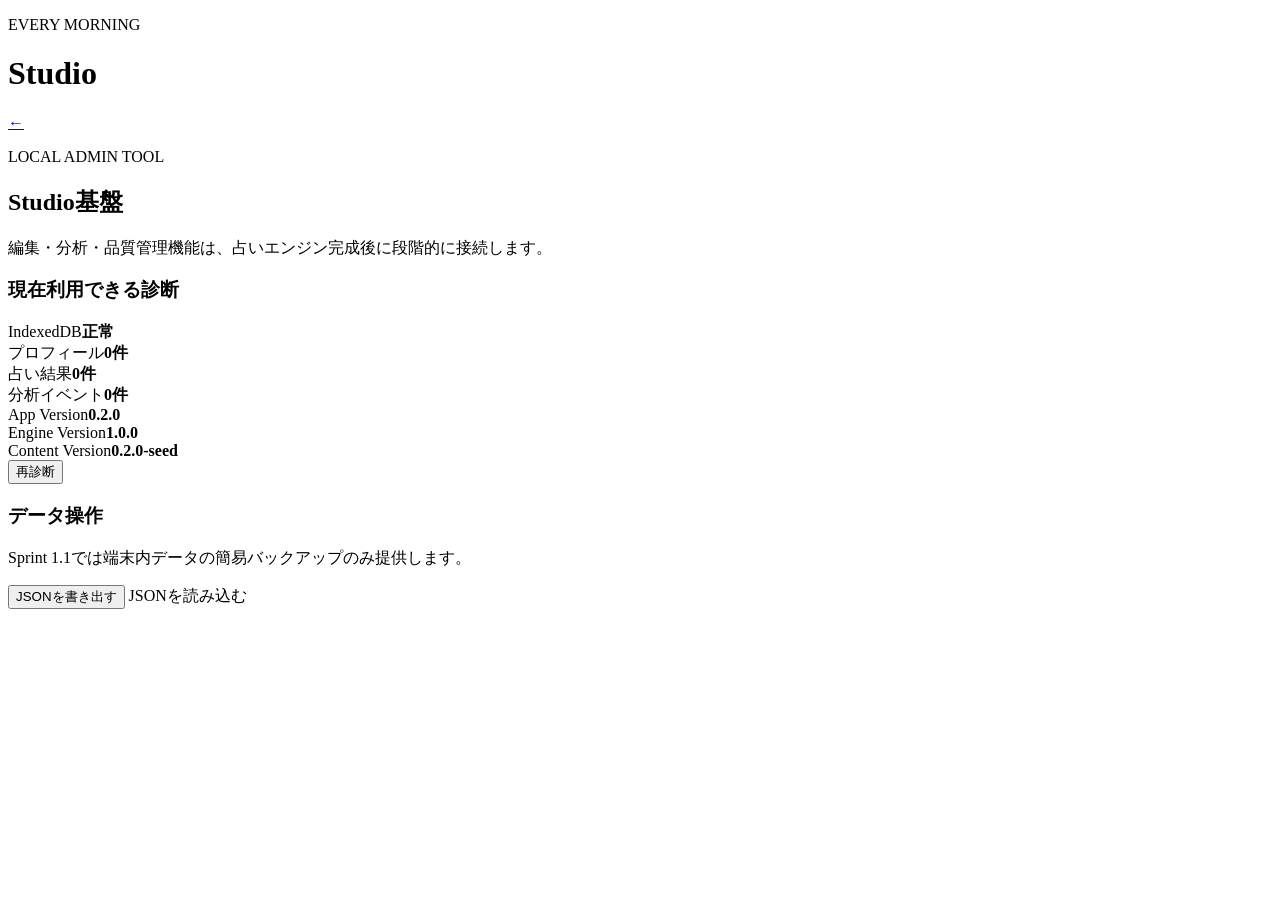
==== studio.html @ 8d1652bb "Sprint 2: Replace prototype with new architecture" ====
<!doctype html>
<html lang="ja">
<head>
  <meta charset="utf-8">
  <meta name="viewport" content="width=device-width,initial-scale=1,viewport-fit=cover">
  <meta name="theme-color" content="#0b1830">
  <link rel="manifest" href="./manifest.webmanifest">
  <link rel="stylesheet" href="./styles.css">
  <title>Every Morning Studio</title>
</head>
<body>
  <header class="app-header">
    <div>
      <p class="eyebrow">EVERY MORNING</p>
      <h1>Studio</h1>
    </div>
    <a class="icon-button icon-button--link" href="./index.html" aria-label="Fortuneへ戻る">←</a>
  </header>

  <main class="app-shell">
    <article class="hero-card">
      <p class="eyebrow">LOCAL ADMIN TOOL</p>
      <h2>Studio基盤</h2>
      <p class="hero-card__lead">編集・分析・品質管理機能は、占いエンジン完成後に段階的に接続します。</p>
    </article>

    <article class="card">
      <h3>現在利用できる診断</h3>
      <div id="diagnostics" class="stack diagnostics"></div>
      <button id="refreshDiagnostics" class="primary-button" type="button">再診断</button>
    </article>

    <article class="card">
      <h3>データ操作</h3>
      <p class="muted">Sprint 1.1では端末内データの簡易バックアップのみ提供します。</p>
      <div class="button-row">
        <button id="exportButton" class="secondary-button secondary-button--button" type="button">JSONを書き出す</button>
        <label class="secondary-button file-label">
          JSONを読み込む
          <input id="importInput" type="file" accept="application/json,.json" hidden>
        </label>
      </div>
      <p id="studioMessage" class="message" role="status"></p>
    </article>
  </main>

  <script type="module" src="./js/studio.js"></script>
</body>
</html>
---- styles.css ----
.fortune-hero{margin-bottom:16px;padding:24px;border-radius:var(--radius-lg);background:var(--morning-navy);color:#fff;box-shadow:var(--shadow-card)}
.fortune-hero__top{display:flex;justify-content:space-between;align-items:flex-start;gap:18px}
.small-greeting{margin:.35rem 0 0;color:rgba(255,255,255,.72)}
.stars{color:var(--morning-gold);font-size:1.25rem;letter-spacing:.08em;white-space:nowrap}
.theme-caption{margin:28px 0 5px;color:var(--morning-gold-soft);font-size:.8rem;font-weight:800;letter-spacing:.12em}
.theme-title{margin:0;font-size:clamp(2.2rem,10vw,4rem)}
.theme-lead{max-width:34rem;margin:14px 0 24px;color:rgba(255,255,255,.82);line-height:1.8}
.overall-score{display:flex;justify-content:space-between;align-items:center;padding:14px 16px;border:1px solid rgba(255,255,255,.12);border-radius:15px;background:rgba(255,255,255,.06)}
.axis-grid{display:grid;grid-template-columns:repeat(3,1fr);gap:10px;margin-bottom:16px}
.axis-card{padding:16px 12px;border:1px solid rgba(11,24,48,.08);border-radius:18px;background:var(--morning-paper);box-shadow:0 10px 28px rgba(11,24,48,.08)}
.axis-card span,.axis-card strong,.axis-card small{display:block}
.axis-card strong{margin:8px 0 4px;color:#b18435;letter-spacing:.03em}
.axis-card small{color:var(--morning-muted)}
.promise-card{margin-bottom:16px;padding:23px;border-radius:var(--radius-lg);background:linear-gradient(135deg,var(--morning-gold-soft),#fff4d9)}
.promise-card p:last-child{margin-bottom:0;font-size:1.12rem;font-weight:700;line-height:1.8}
details summary{cursor:pointer;font-weight:800}
.axis-messages p{padding-top:13px;border-top:1px solid #ece8de;line-height:1.7}
.preserve-lines{white-space:pre-line}
@media(max-width:560px){.axis-grid{grid-template-columns:1fr}.axis-card{display:grid;grid-template-columns:1fr auto auto;align-items:center;gap:10px}.axis-card strong{margin:0}.fortune-hero__top{display:block}.stars{margin-top:14px}}
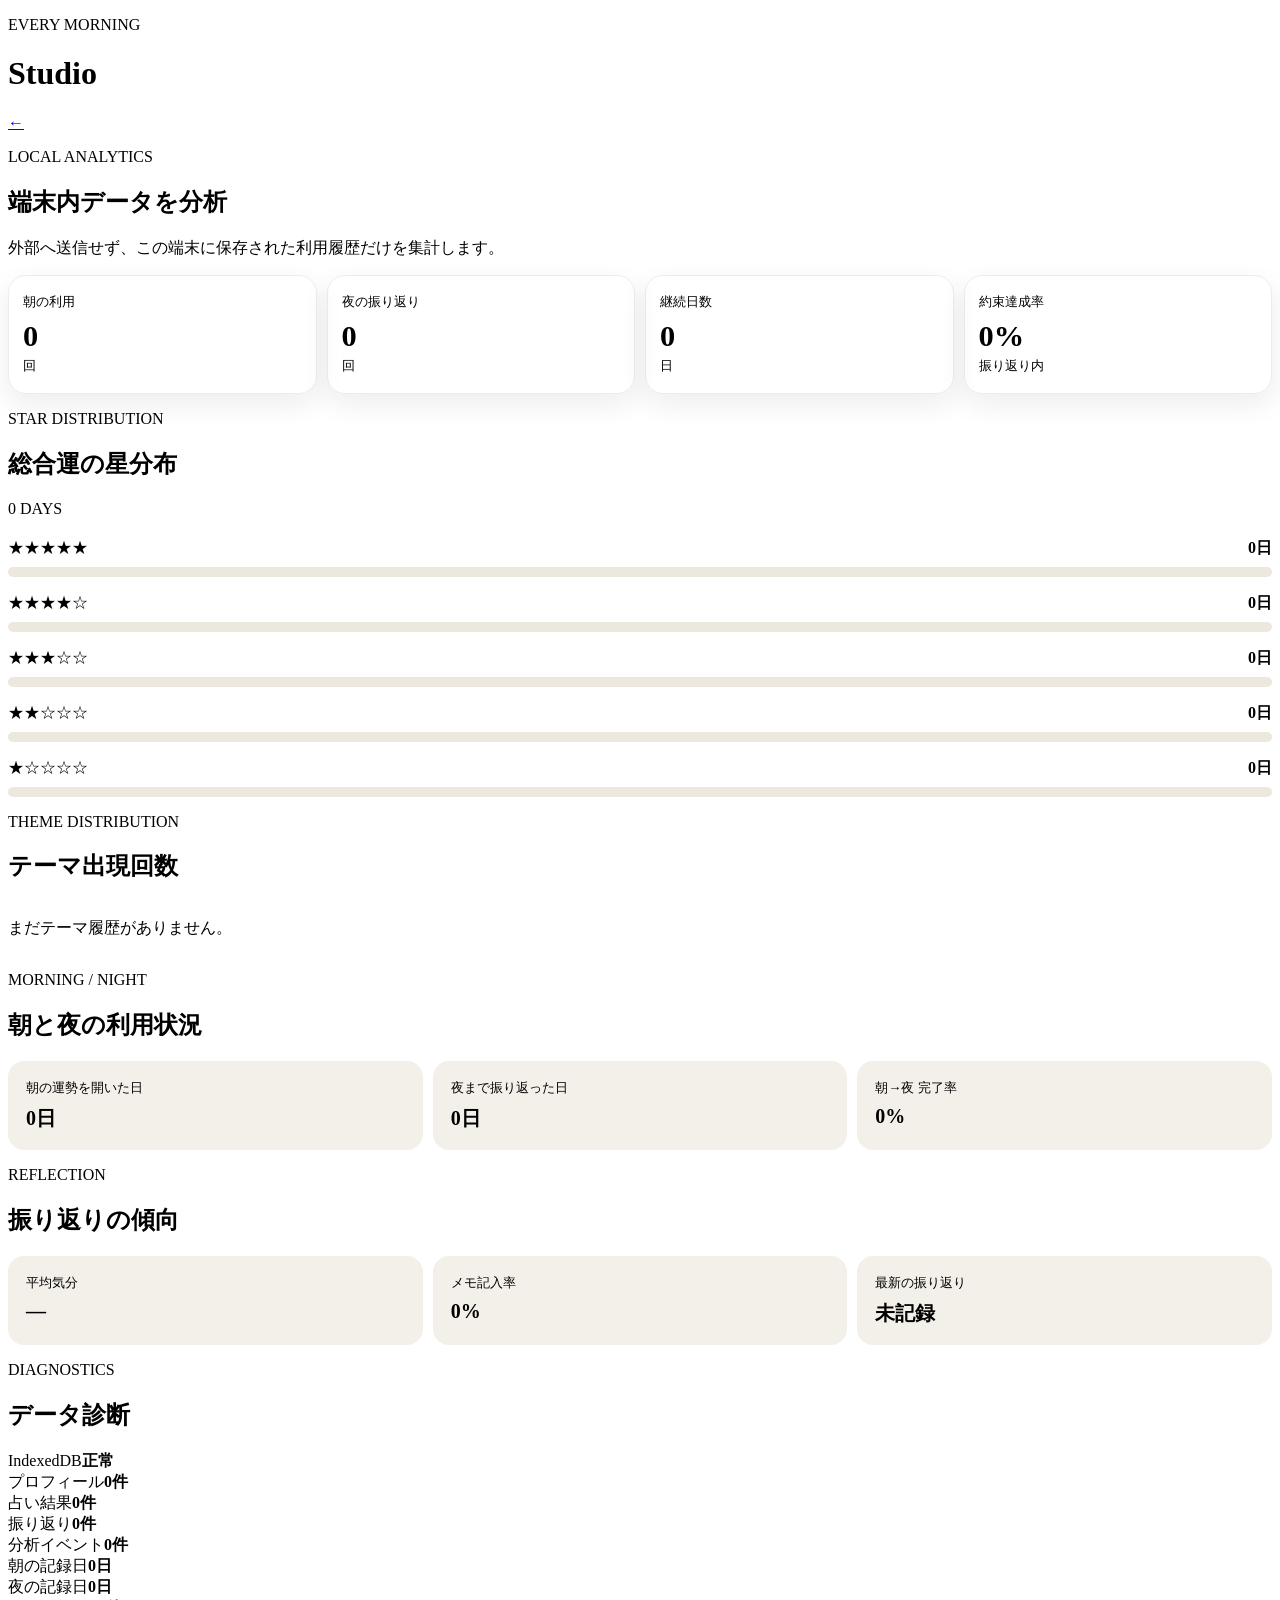
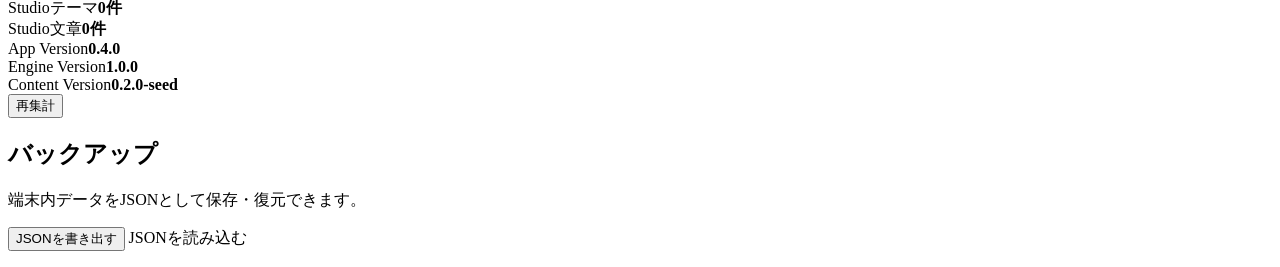
==== commit f40c6bc2: "Sprint 4: Add Studio analytics" ====
--- a/studio.html
+++ b/studio.html
@@ -4,6 +4,7 @@
   <meta charset="utf-8">
   <meta name="viewport" content="width=device-width,initial-scale=1,viewport-fit=cover">
   <meta name="theme-color" content="#0b1830">
+  <meta name="description" content="Every Morning Fortune 管理・分析画面">
   <link rel="manifest" href="./manifest.webmanifest">
   <link rel="stylesheet" href="./styles.css">
   <title>Every Morning Studio</title>
@@ -18,23 +19,126 @@
   </header>
 
   <main class="app-shell">
-    <article class="hero-card">
-      <p class="eyebrow">LOCAL ADMIN TOOL</p>
-      <h2>Studio基盤</h2>
-      <p class="hero-card__lead">編集・分析・品質管理機能は、占いエンジン完成後に段階的に接続します。</p>
+    <article class="hero-card studio-hero">
+      <p class="eyebrow">LOCAL ANALYTICS</p>
+      <h2>端末内データを分析</h2>
+      <p class="hero-card__lead">
+        外部へ送信せず、この端末に保存された利用履歴だけを集計します。
+      </p>
+    </article>
+
+    <section class="studio-summary-grid" aria-label="利用概要">
+      <article class="summary-card">
+        <span>朝の利用</span>
+        <strong id="morningCount">0</strong>
+        <small>回</small>
+      </article>
+      <article class="summary-card">
+        <span>夜の振り返り</span>
+        <strong id="reflectionCount">0</strong>
+        <small>回</small>
+      </article>
+      <article class="summary-card">
+        <span>継続日数</span>
+        <strong id="streakCount">0</strong>
+        <small>日</small>
+      </article>
+      <article class="summary-card">
+        <span>約束達成率</span>
+        <strong id="promiseRate">0%</strong>
+        <small>振り返り内</small>
+      </article>
+    </section>
+
+    <article class="card">
+      <div class="section-heading">
+        <div>
+          <p class="eyebrow">STAR DISTRIBUTION</p>
+          <h2>総合運の星分布</h2>
+        </div>
+        <span id="resultCountBadge" class="badge">0 DAYS</span>
+      </div>
+      <div id="starDistribution" class="analytics-bars"></div>
     </article>
 
     <article class="card">
-      <h3>現在利用できる診断</h3>
-      <div id="diagnostics" class="stack diagnostics"></div>
-      <button id="refreshDiagnostics" class="primary-button" type="button">再診断</button>
+      <div class="section-heading">
+        <div>
+          <p class="eyebrow">THEME DISTRIBUTION</p>
+          <h2>テーマ出現回数</h2>
+        </div>
+      </div>
+      <div id="themeDistribution" class="theme-ranking"></div>
     </article>
 
     <article class="card">
-      <h3>データ操作</h3>
-      <p class="muted">Sprint 1.1では端末内データの簡易バックアップのみ提供します。</p>
+      <div class="section-heading">
+        <div>
+          <p class="eyebrow">MORNING / NIGHT</p>
+          <h2>朝と夜の利用状況</h2>
+        </div>
+      </div>
+      <div class="morning-night-grid">
+        <div class="usage-panel">
+          <span>朝の運勢を開いた日</span>
+          <strong id="morningDays">0日</strong>
+        </div>
+        <div class="usage-panel">
+          <span>夜まで振り返った日</span>
+          <strong id="nightDays">0日</strong>
+        </div>
+        <div class="usage-panel">
+          <span>朝→夜 完了率</span>
+          <strong id="completionRate">0%</strong>
+        </div>
+      </div>
+    </article>
+
+    <article class="card">
+      <div class="section-heading">
+        <div>
+          <p class="eyebrow">REFLECTION</p>
+          <h2>振り返りの傾向</h2>
+        </div>
+      </div>
+      <div class="reflection-stats">
+        <div>
+          <span>平均気分</span>
+          <strong id="averageMood">—</strong>
+        </div>
+        <div>
+          <span>メモ記入率</span>
+          <strong id="noteRate">0%</strong>
+        </div>
+        <div>
+          <span>最新の振り返り</span>
+          <strong id="latestReflection">未記録</strong>
+        </div>
+      </div>
+    </article>
+
+    <article class="card">
+      <div class="section-heading">
+        <div>
+          <p class="eyebrow">DIAGNOSTICS</p>
+          <h2>データ診断</h2>
+        </div>
+      </div>
+      <div id="diagnostics" class="stack diagnostics"></div>
+      <button id="refreshDiagnostics" class="primary-button" type="button">
+        再集計
+      </button>
+    </article>
+
+    <article class="card">
+      <h2>バックアップ</h2>
+      <p class="muted">
+        端末内データをJSONとして保存・復元できます。
+      </p>
       <div class="button-row">
-        <button id="exportButton" class="secondary-button secondary-button--button" type="button">JSONを書き出す</button>
+        <button id="exportButton" class="secondary-button secondary-button--button" type="button">
+          JSONを書き出す
+        </button>
         <label class="secondary-button file-label">
           JSONを読み込む
           <input id="importInput" type="file" accept="application/json,.json" hidden>
--- a/styles.css
+++ b/styles.css
@@ -18,3 +18,240 @@
 .axis-messages p{padding-top:13px;border-top:1px solid #ece8de;line-height:1.7}
 .preserve-lines{white-space:pre-line}
 @media(max-width:560px){.axis-grid{grid-template-columns:1fr}.axis-card{display:grid;grid-template-columns:1fr auto auto;align-items:center;gap:10px}.axis-card strong{margin:0}.fortune-hero__top{display:block}.stars{margin-top:14px}}
+
+
+.night-section {
+  margin-top: 18px;
+}
+
+.night-card {
+  margin-bottom: 16px;
+  padding: 24px;
+  border: 1px solid rgba(11,24,48,.08);
+  border-radius: var(--radius-lg);
+  background:
+    radial-gradient(circle at 100% 0%, rgba(217,180,111,.16), transparent 18rem),
+    linear-gradient(180deg, #f3f0f7 0%, #fffdf8 100%);
+  box-shadow: var(--shadow-card);
+}
+
+.night-card h2 {
+  margin-top: 0;
+}
+
+.mood-fieldset {
+  margin: 0;
+  padding: 0;
+  border: 0;
+}
+
+.mood-fieldset legend {
+  margin-bottom: 10px;
+  font-weight: 700;
+}
+
+.mood-options {
+  display: grid;
+  grid-template-columns: repeat(5, 1fr);
+  gap: 8px;
+}
+
+.mood-options label {
+  display: block;
+}
+
+.mood-options input {
+  position: absolute;
+  opacity: 0;
+  pointer-events: none;
+}
+
+.mood-options span {
+  display: grid;
+  place-items: center;
+  min-height: 48px;
+  border: 1px solid #cad0d9;
+  border-radius: 13px;
+  background: white;
+  font-weight: 800;
+  cursor: pointer;
+}
+
+.mood-options input:checked + span {
+  border-color: var(--morning-gold);
+  background: var(--morning-gold-soft);
+  color: var(--morning-navy);
+  outline: 3px solid rgba(217,180,111,.18);
+}
+
+.check-row {
+  display: flex;
+  align-items: flex-start;
+  gap: 10px;
+}
+
+.check-row input {
+  width: 22px;
+  min-height: 22px;
+  margin-top: 1px;
+}
+
+.check-row > span {
+  margin: 0;
+  line-height: 1.6;
+}
+
+textarea {
+  width: 100%;
+  padding: 12px 14px;
+  border: 1px solid #cad0d9;
+  border-radius: 13px;
+  background: white;
+  color: var(--morning-ink);
+  resize: vertical;
+}
+
+textarea:focus {
+  border-color: var(--morning-gold);
+  outline: 3px solid rgba(217,180,111,.23);
+}
+
+
+.studio-hero {
+  background:
+    radial-gradient(circle at 95% 10%, rgba(217,180,111,.22), transparent 18rem),
+    linear-gradient(145deg, var(--morning-navy), #14294a);
+}
+
+.studio-summary-grid {
+  display: grid;
+  grid-template-columns: repeat(4, 1fr);
+  gap: 10px;
+  margin-bottom: 16px;
+}
+
+.summary-card {
+  padding: 18px 14px;
+  border: 1px solid rgba(11,24,48,.08);
+  border-radius: 18px;
+  background: var(--morning-paper);
+  box-shadow: 0 10px 28px rgba(11,24,48,.08);
+}
+
+.summary-card span,
+.summary-card strong,
+.summary-card small {
+  display: block;
+}
+
+.summary-card span {
+  color: var(--morning-muted);
+  font-size: .8rem;
+}
+
+.summary-card strong {
+  margin-top: 8px;
+  color: var(--morning-navy);
+  font-size: 1.9rem;
+}
+
+.summary-card small {
+  margin-top: 3px;
+  color: var(--morning-muted);
+}
+
+.analytics-bars,
+.theme-ranking {
+  display: grid;
+  gap: 16px;
+  margin-top: 20px;
+}
+
+.analytics-bar-row {
+  display: grid;
+  gap: 8px;
+}
+
+.analytics-bar-top {
+  display: flex;
+  justify-content: space-between;
+  gap: 16px;
+}
+
+.analytics-bar-top span {
+  min-width: 0;
+  overflow-wrap: anywhere;
+}
+
+.analytics-bar-track {
+  height: 10px;
+  overflow: hidden;
+  border-radius: 999px;
+  background: #ece8de;
+}
+
+.analytics-bar-fill {
+  min-width: 2px;
+  height: 100%;
+  border-radius: inherit;
+  background: linear-gradient(
+    90deg,
+    var(--morning-gold),
+    #e7ca91
+  );
+  transition: width .45s ease;
+}
+
+.theme-ranking-row .analytics-bar-fill {
+  background: linear-gradient(
+    90deg,
+    var(--morning-navy-soft),
+    #56749f
+  );
+}
+
+.morning-night-grid,
+.reflection-stats {
+  display: grid;
+  grid-template-columns: repeat(3, 1fr);
+  gap: 10px;
+  margin-top: 18px;
+}
+
+.usage-panel,
+.reflection-stats > div {
+  padding: 18px;
+  border-radius: 16px;
+  background: #f3f0e9;
+}
+
+.usage-panel span,
+.usage-panel strong,
+.reflection-stats span,
+.reflection-stats strong {
+  display: block;
+}
+
+.usage-panel span,
+.reflection-stats span {
+  color: var(--morning-muted);
+  font-size: .82rem;
+}
+
+.usage-panel strong,
+.reflection-stats strong {
+  margin-top: 8px;
+  color: var(--morning-navy);
+  font-size: 1.25rem;
+}
+
+@media (max-width: 680px) {
+  .studio-summary-grid {
+    grid-template-columns: repeat(2, 1fr);
+  }
+
+  .morning-night-grid,
+  .reflection-stats {
+    grid-template-columns: 1fr;
+  }
+}
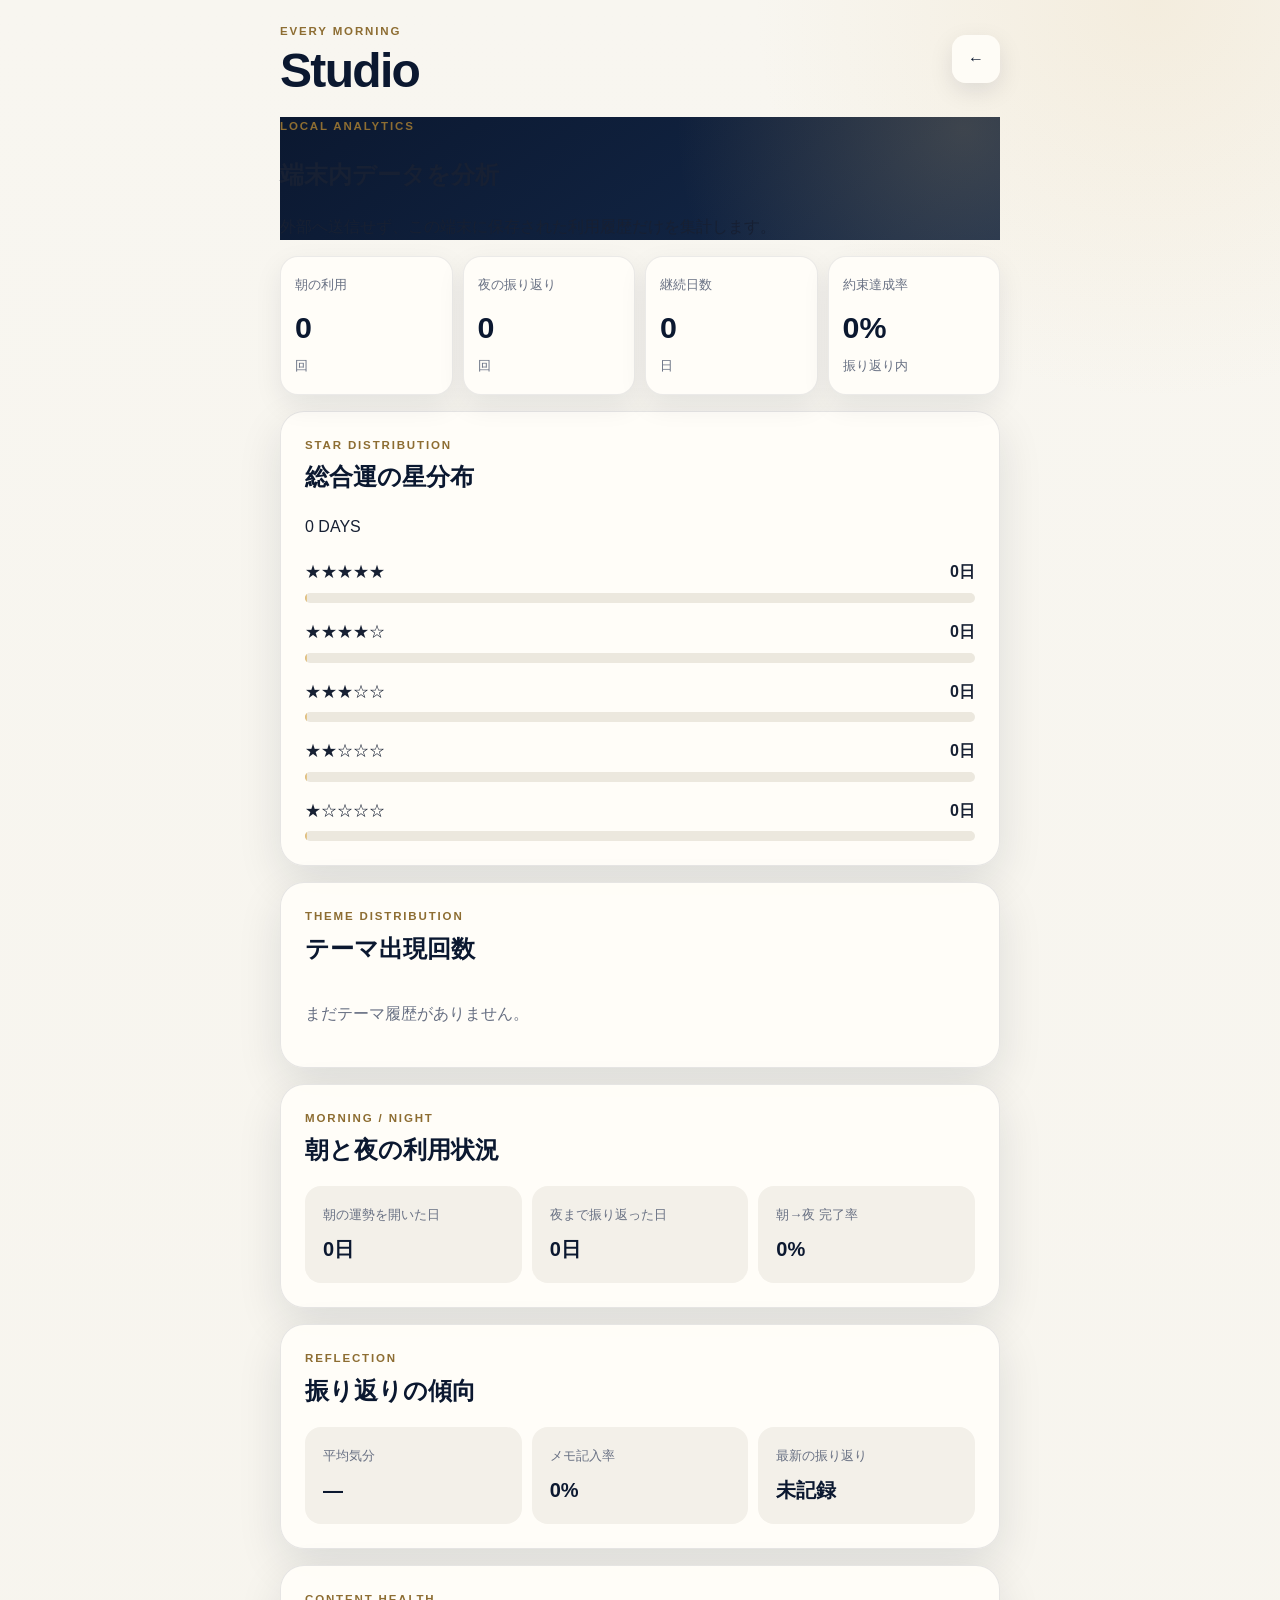
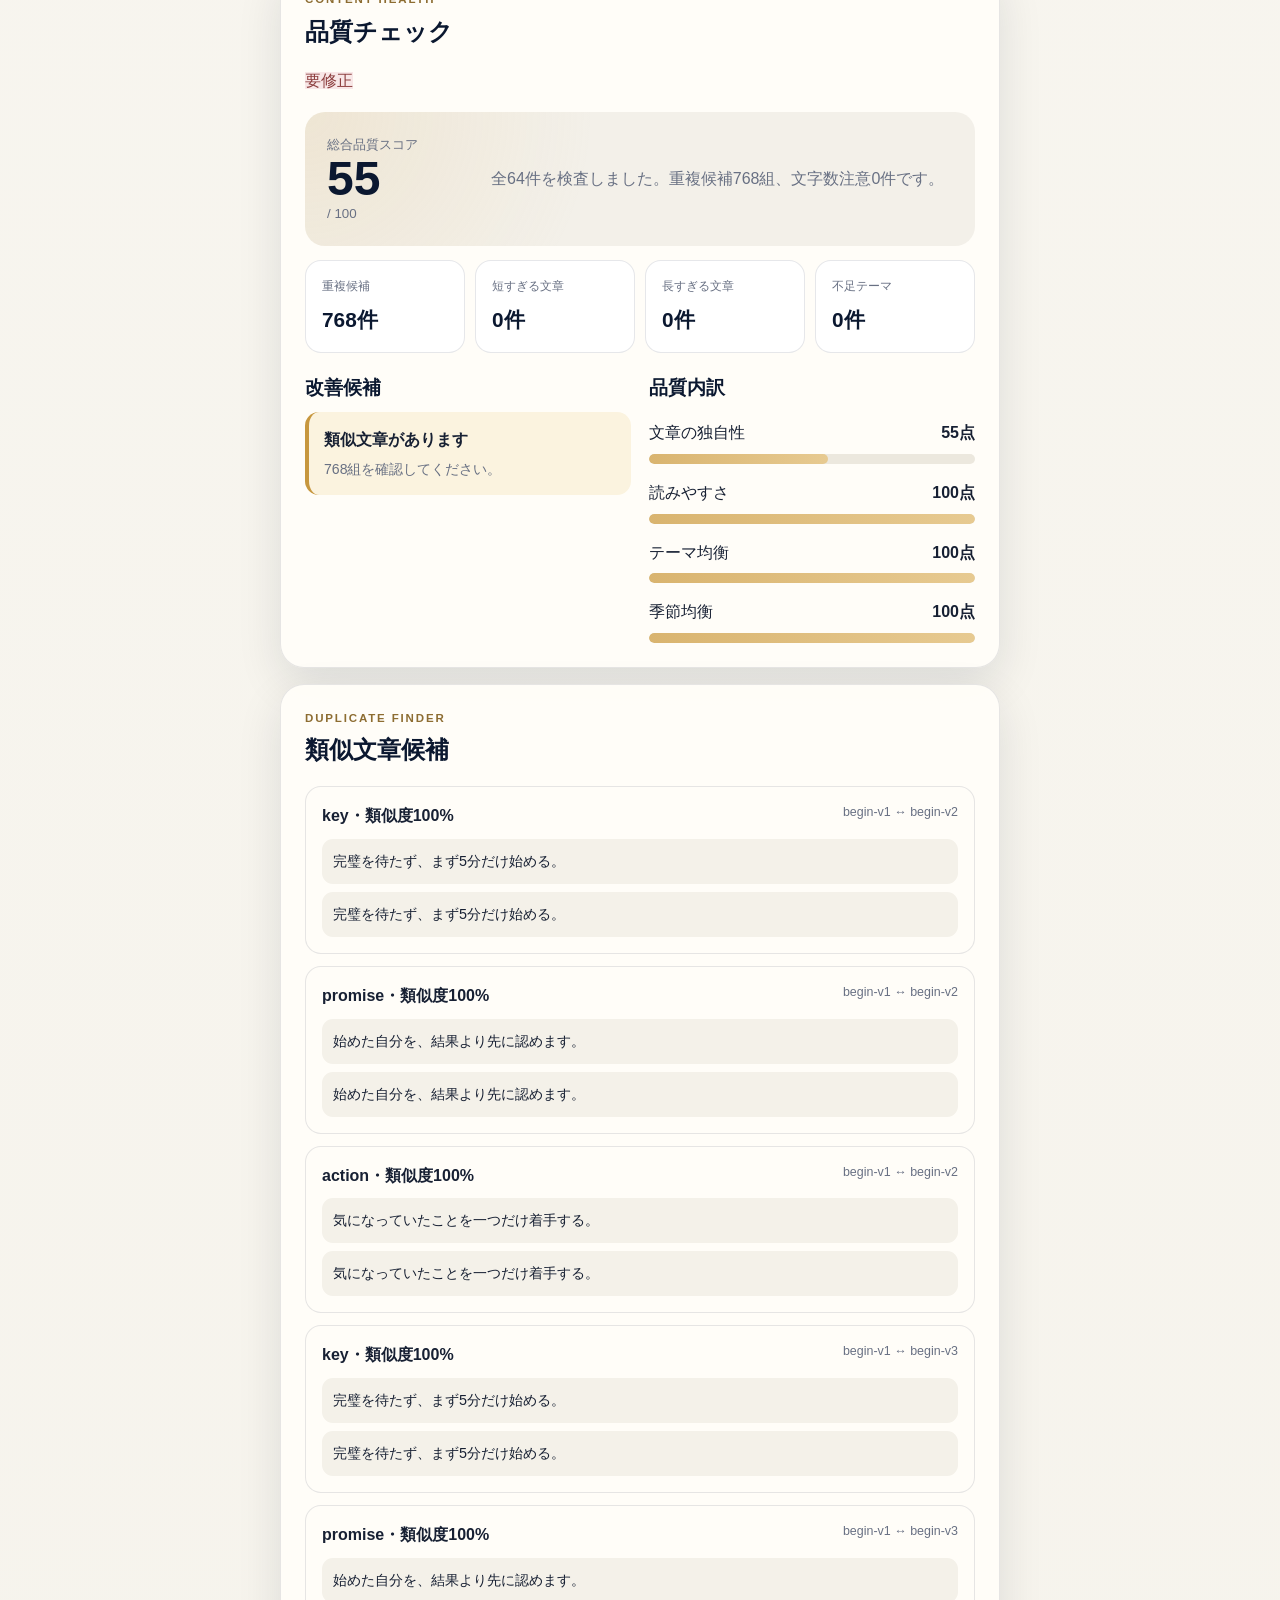
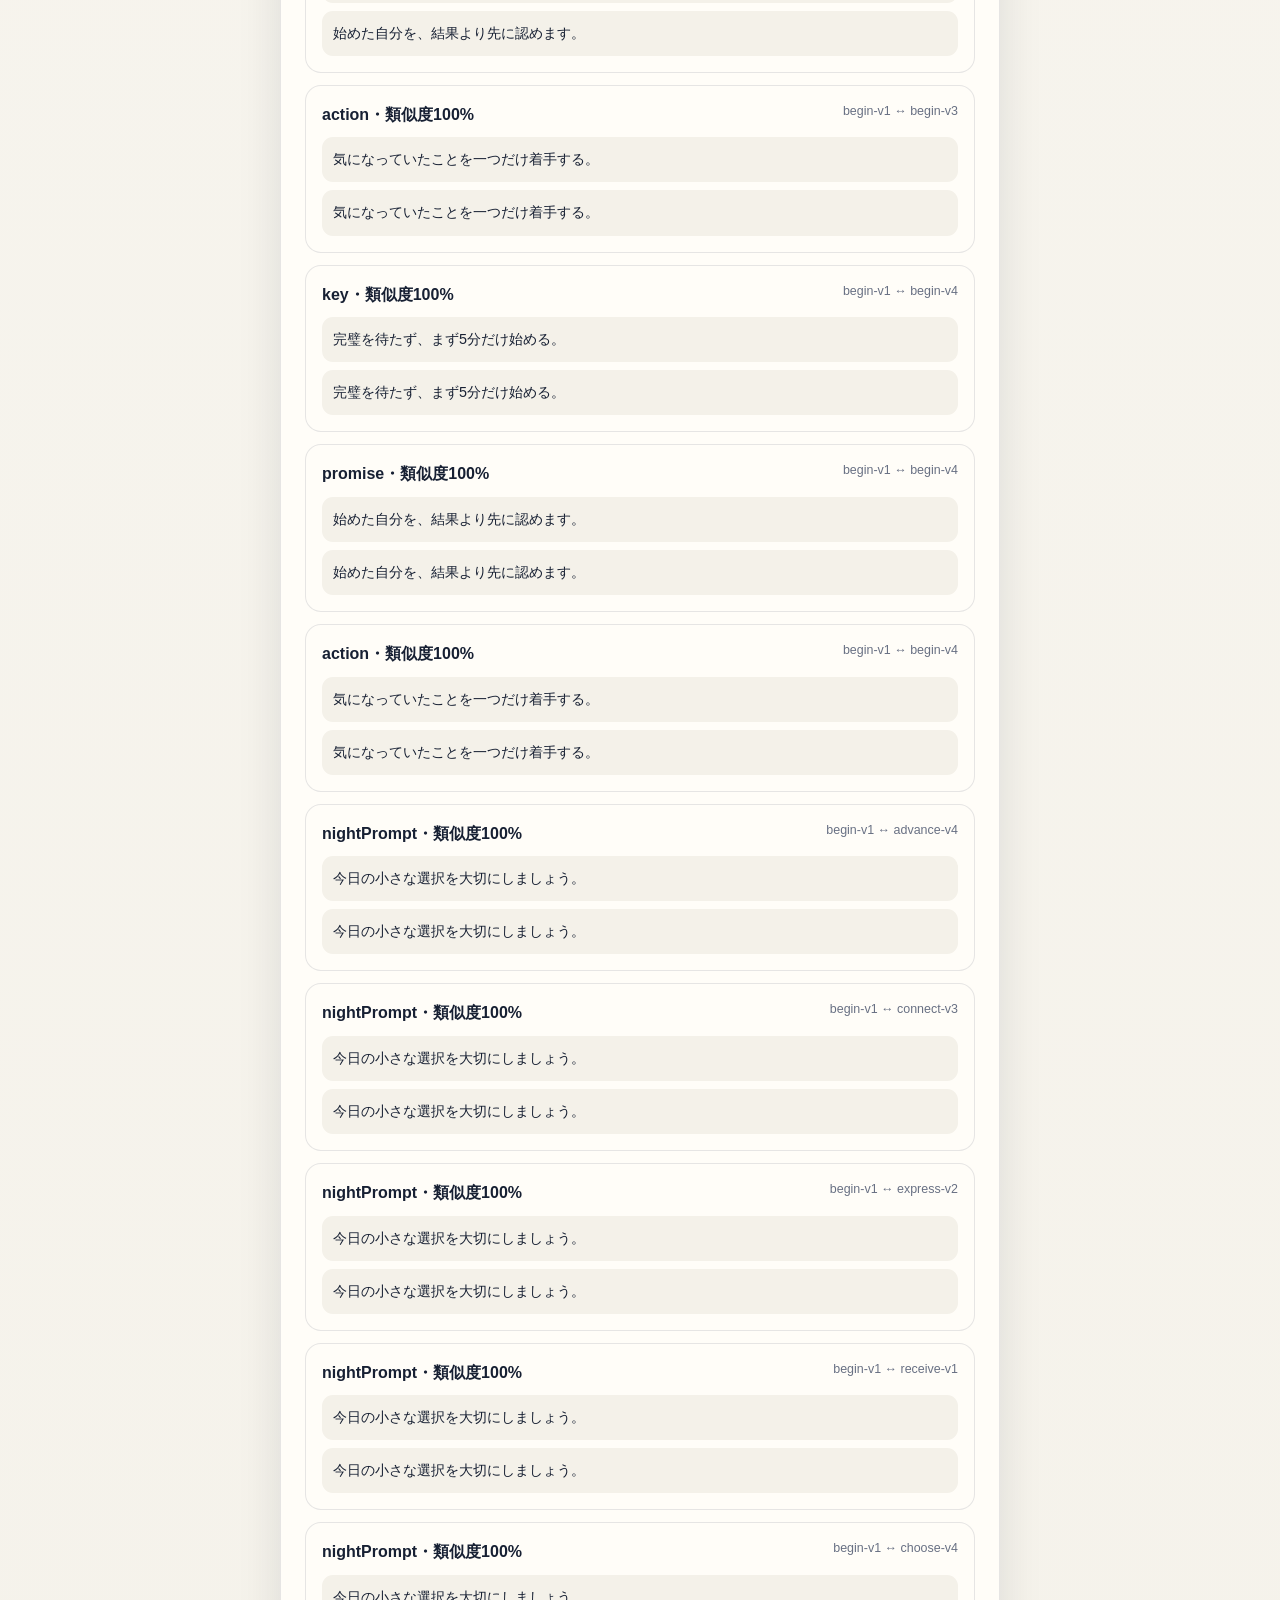
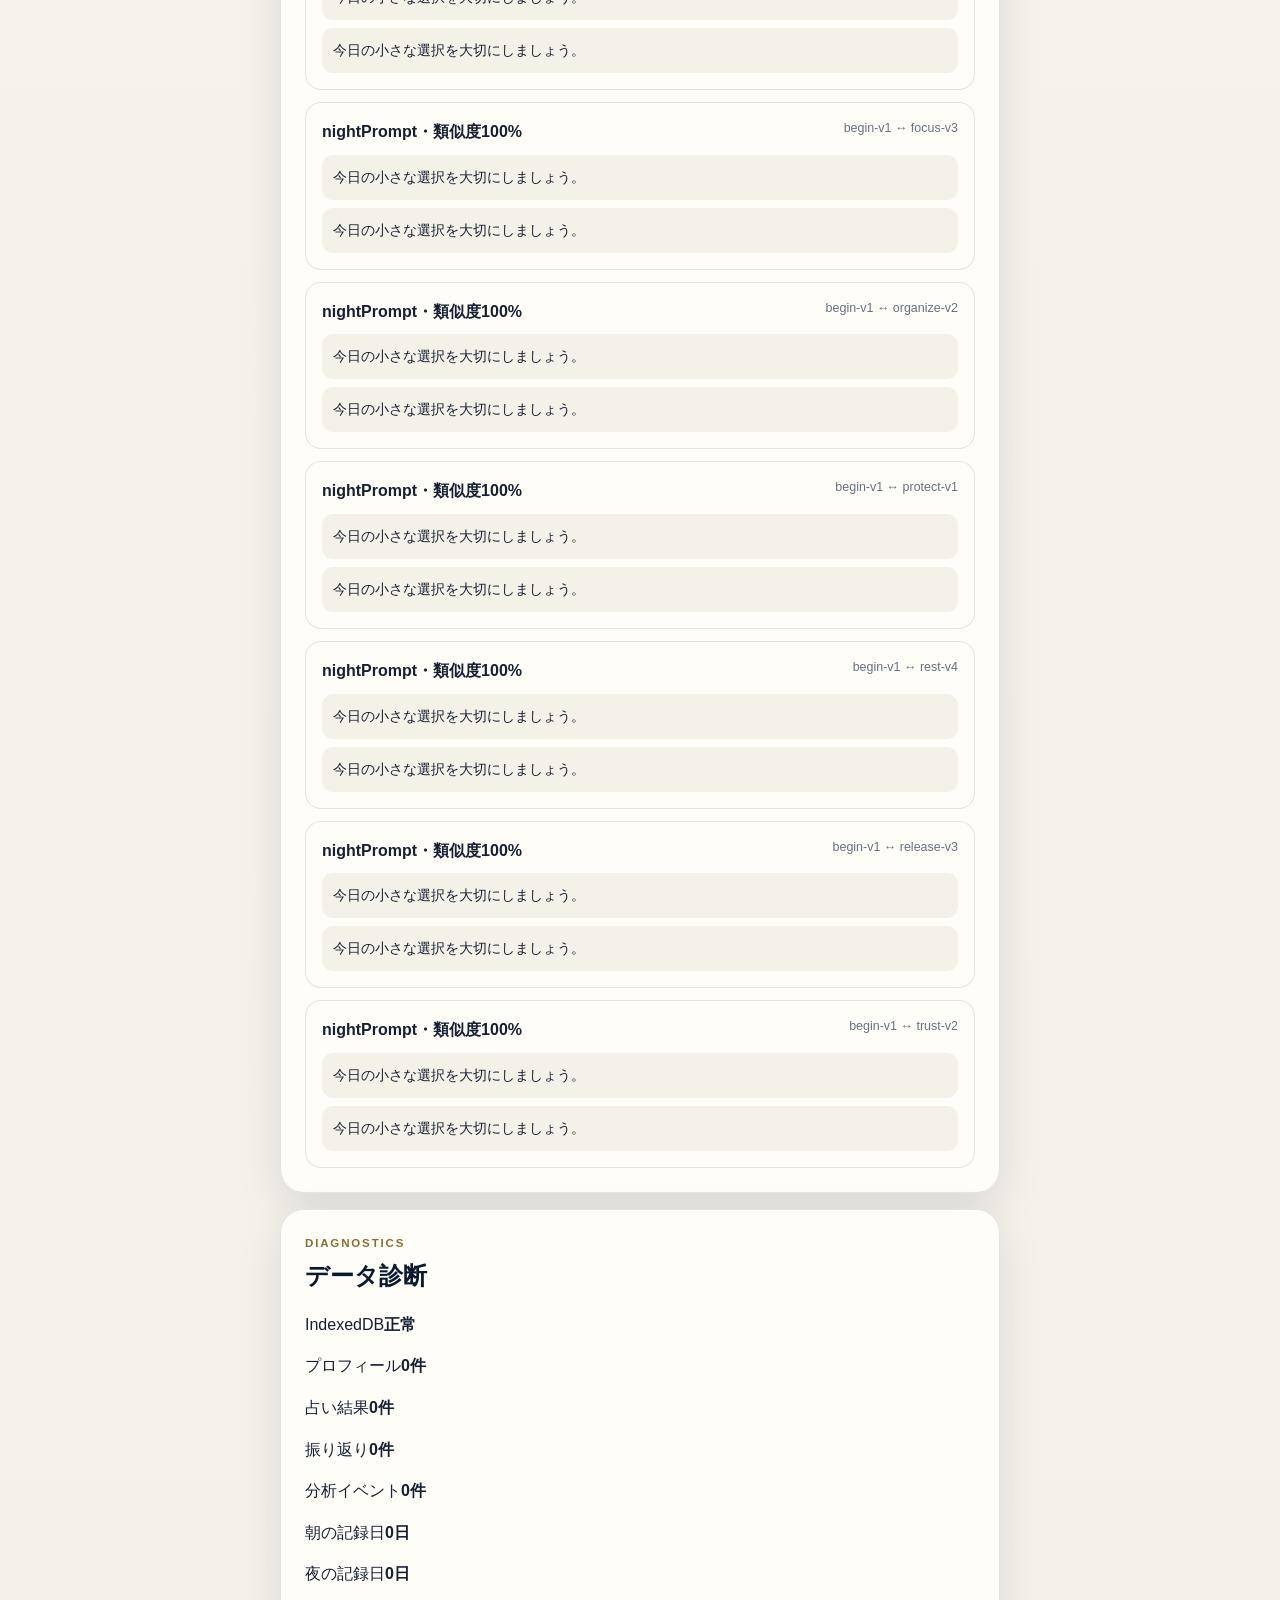
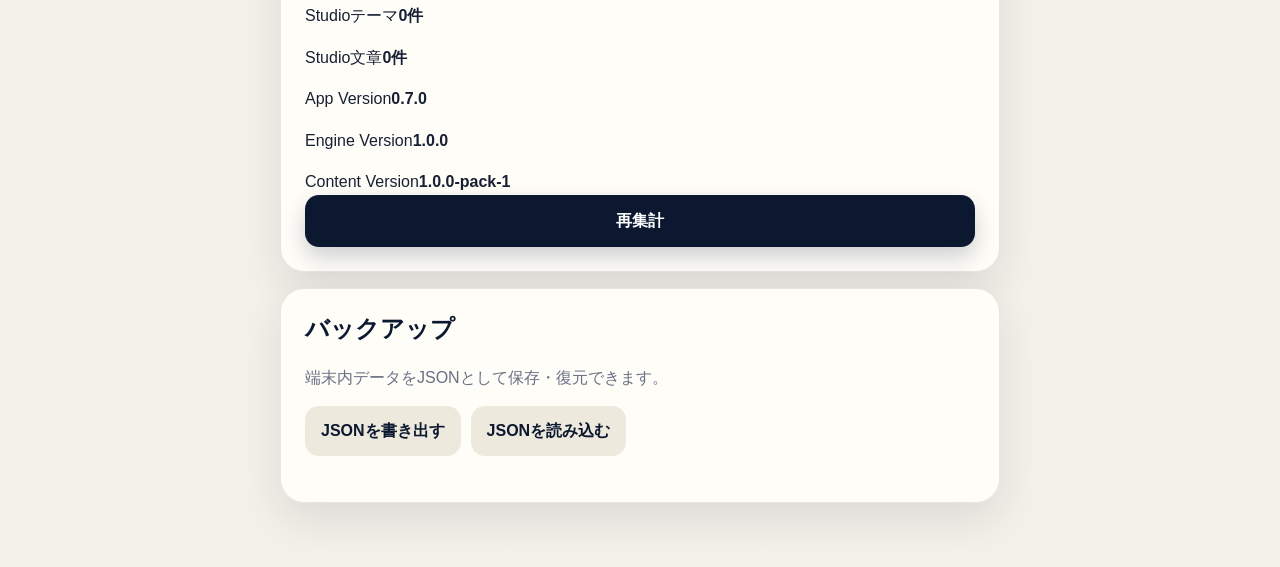
==== commit 6f0a98a8: "Sprint 7: Add Studio quality checker" ====
--- a/studio.html
+++ b/studio.html
@@ -117,6 +117,68 @@
       </div>
     </article>
 
+
+    <article class="card quality-dashboard">
+      <div class="section-heading">
+        <div>
+          <p class="eyebrow">CONTENT HEALTH</p>
+          <h2>品質チェック</h2>
+        </div>
+        <span id="qualityStatusBadge" class="badge">未計測</span>
+      </div>
+
+      <div class="quality-score-panel">
+        <div>
+          <span>総合品質スコア</span>
+          <strong id="qualityScore">0</strong>
+          <small>/ 100</small>
+        </div>
+        <p id="qualitySummary" class="muted">
+          コンテンツを読み込んでいます。
+        </p>
+      </div>
+
+      <div class="quality-metrics-grid">
+        <article class="quality-metric">
+          <span>重複候補</span>
+          <strong id="duplicateCount">0件</strong>
+        </article>
+        <article class="quality-metric">
+          <span>短すぎる文章</span>
+          <strong id="shortTextCount">0件</strong>
+        </article>
+        <article class="quality-metric">
+          <span>長すぎる文章</span>
+          <strong id="longTextCount">0件</strong>
+        </article>
+        <article class="quality-metric">
+          <span>不足テーマ</span>
+          <strong id="missingThemeCount">0件</strong>
+        </article>
+      </div>
+
+      <div class="quality-columns">
+        <section>
+          <h3>改善候補</h3>
+          <div id="qualityIssues" class="quality-list"></div>
+        </section>
+        <section>
+          <h3>品質内訳</h3>
+          <div id="qualityBreakdown" class="analytics-bars"></div>
+        </section>
+      </div>
+    </article>
+
+    <article class="card">
+      <div class="section-heading">
+        <div>
+          <p class="eyebrow">DUPLICATE FINDER</p>
+          <h2>類似文章候補</h2>
+        </div>
+      </div>
+      <div id="duplicateList" class="duplicate-list"></div>
+    </article>
+
     <article class="card">
       <div class="section-heading">
         <div>
--- a/styles.css
+++ b/styles.css
@@ -1,3 +1,338 @@
+/* =========================================================
+   Every Morning Fortune — Base Design
+   Sprint 6.1 style repair
+   ========================================================= */
+
+:root {
+  --morning-navy: #0b1830;
+  --morning-navy-soft: #243b60;
+  --morning-gold: #d9b46f;
+  --morning-gold-soft: #f3dfb6;
+  --morning-paper: #fffdf8;
+  --morning-bg: #f4f1e9;
+  --morning-text: #172033;
+  --morning-muted: #687083;
+  --morning-line: rgba(11, 24, 48, .10);
+  --radius-lg: 24px;
+  --radius-md: 18px;
+  --shadow-card: 0 16px 45px rgba(11, 24, 48, .11);
+  color-scheme: light;
+  font-family:
+    -apple-system,
+    BlinkMacSystemFont,
+    "Hiragino Sans",
+    "Yu Gothic",
+    "YuGothic",
+    "Noto Sans JP",
+    sans-serif;
+}
+
+* {
+  box-sizing: border-box;
+}
+
+html {
+  min-height: 100%;
+  background: var(--morning-bg);
+  -webkit-text-size-adjust: 100%;
+}
+
+body {
+  min-width: 320px;
+  min-height: 100vh;
+  margin: 0;
+  color: var(--morning-text);
+  background:
+    radial-gradient(circle at 90% 0%, rgba(217, 180, 111, .14), transparent 25rem),
+    linear-gradient(180deg, #f8f6f0 0%, var(--morning-bg) 100%);
+  font-size: 16px;
+  line-height: 1.6;
+}
+
+button,
+input,
+select,
+textarea {
+  font: inherit;
+}
+
+button,
+a,
+label,
+summary {
+  -webkit-tap-highlight-color: transparent;
+}
+
+button {
+  cursor: pointer;
+}
+
+[hidden] {
+  display: none !important;
+}
+
+.app-header {
+  display: flex;
+  align-items: center;
+  justify-content: space-between;
+  width: min(100% - 32px, 720px);
+  margin: 0 auto;
+  padding:
+    max(22px, env(safe-area-inset-top))
+    0
+    14px;
+}
+
+.app-header h1 {
+  margin: 1px 0 0;
+  color: var(--morning-navy);
+  font-size: clamp(2rem, 8vw, 3rem);
+  line-height: 1;
+  letter-spacing: -.035em;
+}
+
+.app-shell {
+  width: min(100% - 32px, 720px);
+  margin: 0 auto;
+  padding: 8px 0 calc(48px + env(safe-area-inset-bottom));
+}
+
+.eyebrow {
+  margin: 0 0 7px;
+  color: #8d6d32;
+  font-size: .72rem;
+  font-weight: 800;
+  letter-spacing: .16em;
+  text-transform: uppercase;
+}
+
+.card {
+  margin-bottom: 16px;
+  padding: 24px;
+  border: 1px solid var(--morning-line);
+  border-radius: var(--radius-lg);
+  background: rgba(255, 253, 248, .96);
+  box-shadow: var(--shadow-card);
+}
+
+.card h2,
+.card h3 {
+  margin-top: 0;
+  color: var(--morning-navy);
+  line-height: 1.35;
+}
+
+.welcome-card {
+  margin-top: 8px;
+  padding: clamp(24px, 6vw, 38px);
+  background:
+    radial-gradient(circle at 100% 0%, rgba(217, 180, 111, .18), transparent 18rem),
+    var(--morning-paper);
+}
+
+.welcome-card h2 {
+  margin-bottom: 12px;
+  font-size: clamp(1.65rem, 7vw, 2.35rem);
+}
+
+.muted {
+  color: var(--morning-muted);
+}
+
+.stack {
+  display: grid;
+  gap: 16px;
+}
+
+.stack label > span {
+  display: block;
+  margin-bottom: 7px;
+  color: var(--morning-navy);
+  font-size: .88rem;
+  font-weight: 700;
+}
+
+input,
+select,
+textarea {
+  width: 100%;
+  min-height: 48px;
+  padding: 12px 14px;
+  border: 1px solid #cbd1da;
+  border-radius: 13px;
+  color: var(--morning-text);
+  background: white;
+  outline: none;
+}
+
+textarea {
+  resize: vertical;
+}
+
+input:focus,
+select:focus,
+textarea:focus {
+  border-color: var(--morning-gold);
+  box-shadow: 0 0 0 4px rgba(217, 180, 111, .18);
+}
+
+.primary-button,
+.secondary-button,
+.icon-button {
+  min-height: 48px;
+  border: 0;
+  border-radius: 14px;
+  font-weight: 800;
+}
+
+.primary-button {
+  width: 100%;
+  padding: 13px 18px;
+  color: white;
+  background: var(--morning-navy);
+  box-shadow: 0 10px 22px rgba(11, 24, 48, .20);
+}
+
+.primary-button:active {
+  transform: translateY(1px);
+}
+
+.secondary-button {
+  display: inline-flex;
+  align-items: center;
+  justify-content: center;
+  padding: 12px 16px;
+  color: var(--morning-navy);
+  background: #eee9dd;
+  text-decoration: none;
+}
+
+.icon-button {
+  display: grid;
+  width: 48px;
+  padding: 0;
+  place-items: center;
+  color: var(--morning-navy);
+  background: rgba(255, 253, 248, .92);
+  box-shadow: 0 8px 24px rgba(11, 24, 48, .10);
+}
+
+.icon-button--link {
+  text-decoration: none;
+}
+
+.message {
+  min-height: 1.5em;
+  margin: 0;
+  color: var(--morning-muted);
+  font-size: .9rem;
+}
+
+.splash {
+  position: fixed;
+  z-index: 1000;
+  inset: 0;
+  display: grid;
+  place-content: center;
+  justify-items: center;
+  color: white;
+  background: var(--morning-navy);
+  transition:
+    opacity .45s ease,
+    visibility .45s ease;
+}
+
+.splash.is-hidden {
+  visibility: hidden;
+  opacity: 0;
+  pointer-events: none;
+}
+
+.splash__ring {
+  width: 82px;
+  height: 82px;
+  border: 3px solid rgba(255, 255, 255, .15);
+  border-top-color: var(--morning-gold);
+  border-radius: 50%;
+  box-shadow: 0 -8px 24px rgba(217, 180, 111, .28);
+  animation: splash-ring 1.15s ease-in-out infinite;
+}
+
+.splash__title {
+  margin: 22px 0 0;
+  color: rgba(255, 255, 255, .92);
+  font-size: 1rem;
+  letter-spacing: .07em;
+}
+
+@keyframes splash-ring {
+  to {
+    transform: rotate(360deg);
+  }
+}
+
+dialog {
+  width: min(calc(100% - 32px), 480px);
+  padding: 0;
+  border: 0;
+  border-radius: 22px;
+  color: var(--morning-text);
+  background: var(--morning-paper);
+  box-shadow: 0 26px 80px rgba(0, 0, 0, .28);
+}
+
+dialog::backdrop {
+  background: rgba(4, 10, 22, .55);
+  backdrop-filter: blur(4px);
+}
+
+.dialog-card {
+  padding: 24px;
+}
+
+.button-row {
+  display: flex;
+  flex-wrap: wrap;
+  gap: 10px;
+}
+
+.check-row {
+  display: flex !important;
+  align-items: flex-start;
+  gap: 10px;
+}
+
+.check-row input {
+  width: 22px;
+  min-height: 22px;
+  margin-top: 2px;
+}
+
+@media (max-width: 560px) {
+  .app-header,
+  .app-shell {
+    width: min(100% - 24px, 720px);
+  }
+
+  .card,
+  .fortune-hero,
+  .night-card {
+    padding: 20px;
+  }
+}
+
+@media (prefers-reduced-motion: reduce) {
+  *,
+  *::before,
+  *::after {
+    scroll-behavior: auto !important;
+    animation-duration: .01ms !important;
+    animation-iteration-count: 1 !important;
+    transition-duration: .01ms !important;
+  }
+}
+
+
 
 .fortune-hero{margin-bottom:16px;padding:24px;border-radius:var(--radius-lg);background:var(--morning-navy);color:#fff;box-shadow:var(--shadow-card)}
 .fortune-hero__top{display:flex;justify-content:space-between;align-items:flex-start;gap:18px}
@@ -255,3 +590,211 @@
     grid-template-columns: 1fr;
   }
 }
+
+
+.lucky-grid {
+  display: grid;
+  grid-template-columns: repeat(2, minmax(0, 1fr));
+  gap: 12px;
+  margin-bottom: 16px;
+}
+
+.lucky-card {
+  padding: 18px;
+  border: 1px solid rgba(11, 24, 48, .08);
+  border-radius: 18px;
+  background: linear-gradient(145deg, #fffdf8, #f2ede3);
+  box-shadow: 0 10px 28px rgba(11, 24, 48, .07);
+}
+
+.lucky-card strong {
+  display: block;
+  margin-top: 8px;
+  color: var(--morning-navy);
+  font-size: 1.08rem;
+  line-height: 1.45;
+}
+
+@media (max-width: 420px) {
+  .lucky-grid {
+    grid-template-columns: 1fr;
+  }
+}
+
+
+.quality-score-panel {
+  display: grid;
+  grid-template-columns: auto 1fr;
+  gap: 24px;
+  align-items: center;
+  margin-top: 18px;
+  padding: 22px;
+  border-radius: 20px;
+  background:
+    radial-gradient(circle at 0% 0%, rgba(217,180,111,.18), transparent 18rem),
+    #f3f0e9;
+}
+
+.quality-score-panel > div {
+  min-width: 140px;
+}
+
+.quality-score-panel span,
+.quality-score-panel strong,
+.quality-score-panel small {
+  display: block;
+}
+
+.quality-score-panel span {
+  color: var(--morning-muted);
+  font-size: .82rem;
+}
+
+.quality-score-panel strong {
+  color: var(--morning-navy);
+  font-size: 3rem;
+  line-height: 1;
+}
+
+.quality-score-panel small {
+  color: var(--morning-muted);
+}
+
+.quality-metrics-grid {
+  display: grid;
+  grid-template-columns: repeat(4, 1fr);
+  gap: 10px;
+  margin-top: 14px;
+}
+
+.quality-metric {
+  padding: 16px;
+  border: 1px solid var(--morning-line);
+  border-radius: 16px;
+  background: white;
+}
+
+.quality-metric span,
+.quality-metric strong {
+  display: block;
+}
+
+.quality-metric span {
+  color: var(--morning-muted);
+  font-size: .78rem;
+}
+
+.quality-metric strong {
+  margin-top: 6px;
+  color: var(--morning-navy);
+  font-size: 1.3rem;
+}
+
+.quality-columns {
+  display: grid;
+  grid-template-columns: 1fr 1fr;
+  gap: 18px;
+  margin-top: 22px;
+}
+
+.quality-columns h3 {
+  margin-bottom: 12px;
+}
+
+.quality-list,
+.duplicate-list {
+  display: grid;
+  gap: 12px;
+}
+
+.quality-issue {
+  padding: 15px;
+  border-radius: 14px;
+  border-left: 4px solid #8993a3;
+  background: #f4f4f4;
+}
+
+.quality-issue p {
+  margin: 5px 0 0;
+  color: var(--morning-muted);
+  font-size: .88rem;
+}
+
+.quality-issue--good {
+  border-left-color: #6f9870;
+  background: #eef6ed;
+}
+
+.quality-issue--warning {
+  border-left-color: #c7973e;
+  background: #fbf3df;
+}
+
+.quality-issue--notice {
+  border-left-color: #7089a9;
+  background: #edf2f8;
+}
+
+.quality-issue--danger {
+  border-left-color: #b35e5e;
+  background: #f9ecec;
+}
+
+.duplicate-card {
+  padding: 16px;
+  border: 1px solid var(--morning-line);
+  border-radius: 16px;
+  background: #fffdf8;
+}
+
+.duplicate-card__header {
+  display: flex;
+  justify-content: space-between;
+  gap: 12px;
+  margin-bottom: 10px;
+}
+
+.duplicate-card__header span {
+  color: var(--morning-muted);
+  font-size: .78rem;
+  overflow-wrap: anywhere;
+}
+
+.duplicate-card p {
+  margin: 8px 0 0;
+  padding: 11px;
+  border-radius: 11px;
+  background: #f4f1e9;
+  font-size: .9rem;
+}
+
+.badge[data-status="良好"] {
+  background: #eaf4e9;
+  color: #3f6e42;
+}
+
+.badge[data-status="要確認"],
+.badge[data-status="改善推奨"] {
+  background: #fbf1d9;
+  color: #8a641f;
+}
+
+.badge[data-status="要修正"] {
+  background: #f8e7e7;
+  color: #8c3e3e;
+}
+
+@media (max-width: 680px) {
+  .quality-score-panel,
+  .quality-columns {
+    grid-template-columns: 1fr;
+  }
+
+  .quality-metrics-grid {
+    grid-template-columns: repeat(2, 1fr);
+  }
+
+  .duplicate-card__header {
+    display: grid;
+  }
+}
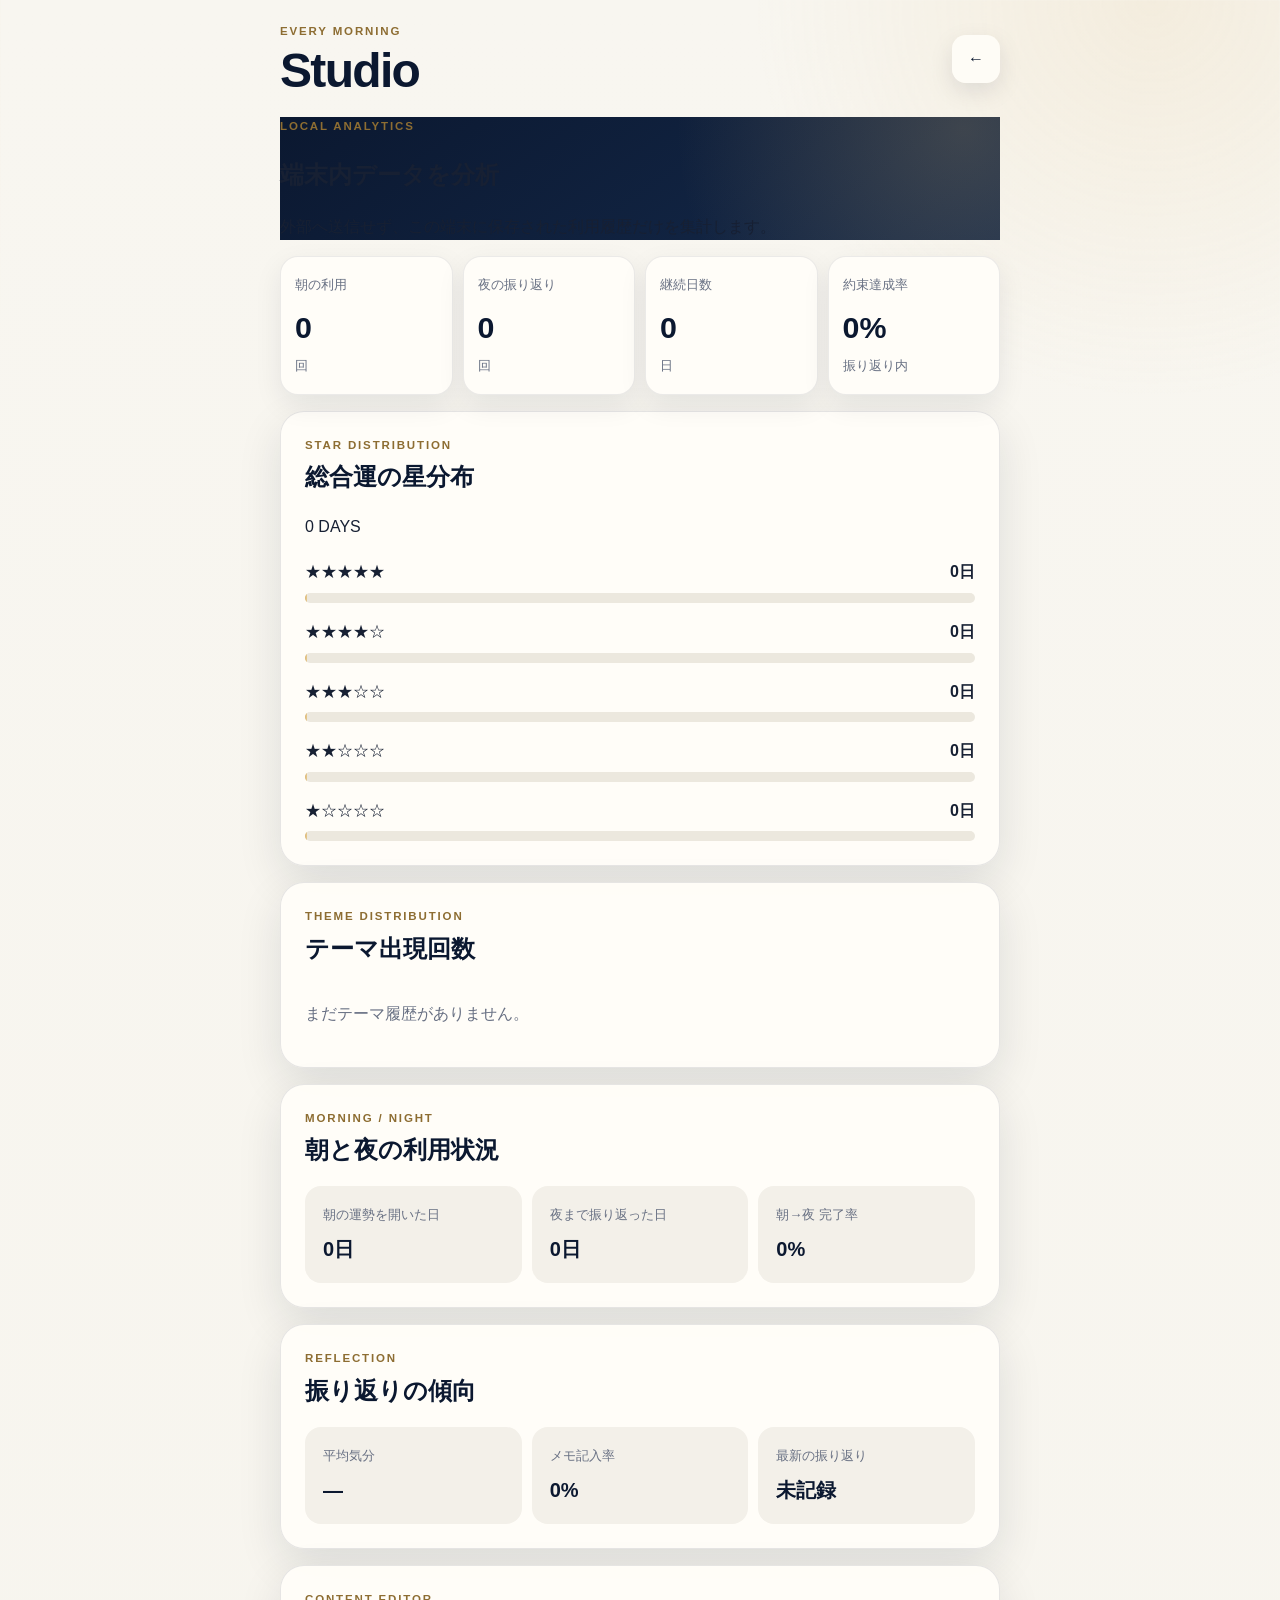
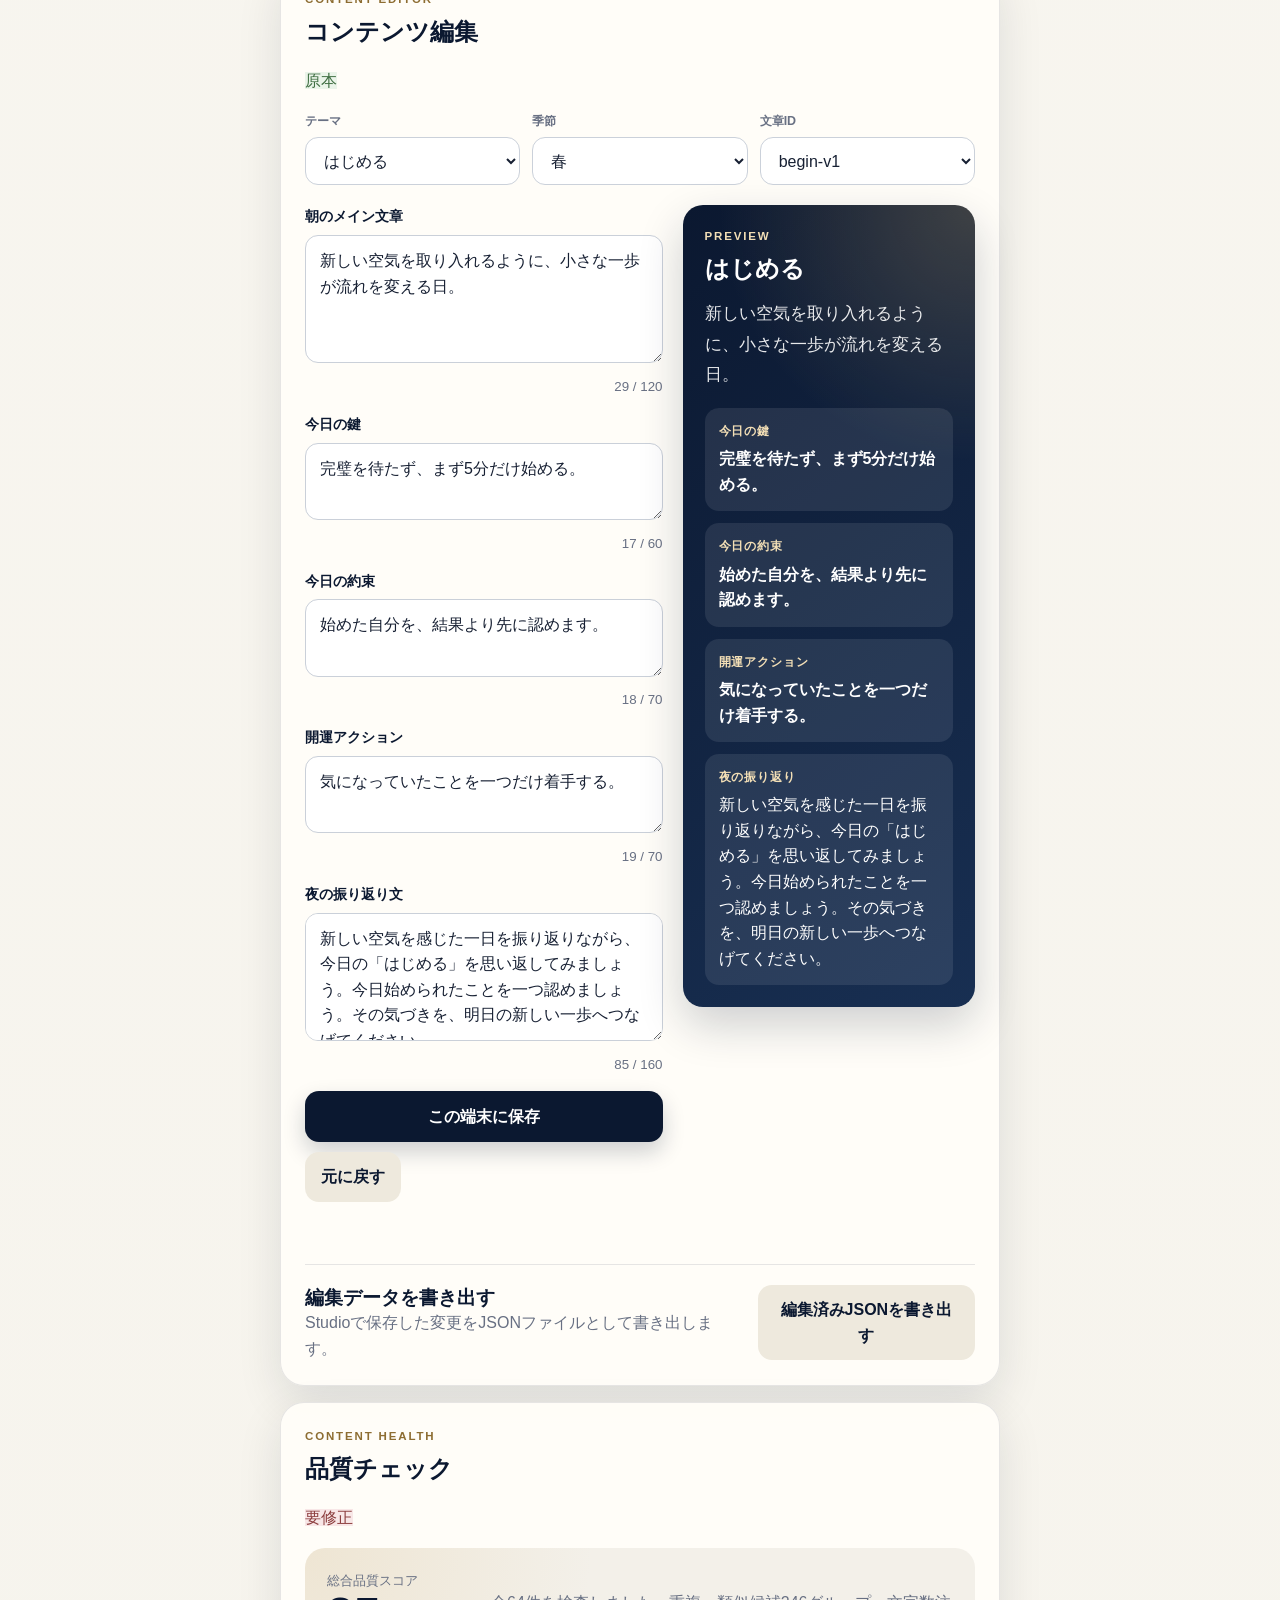
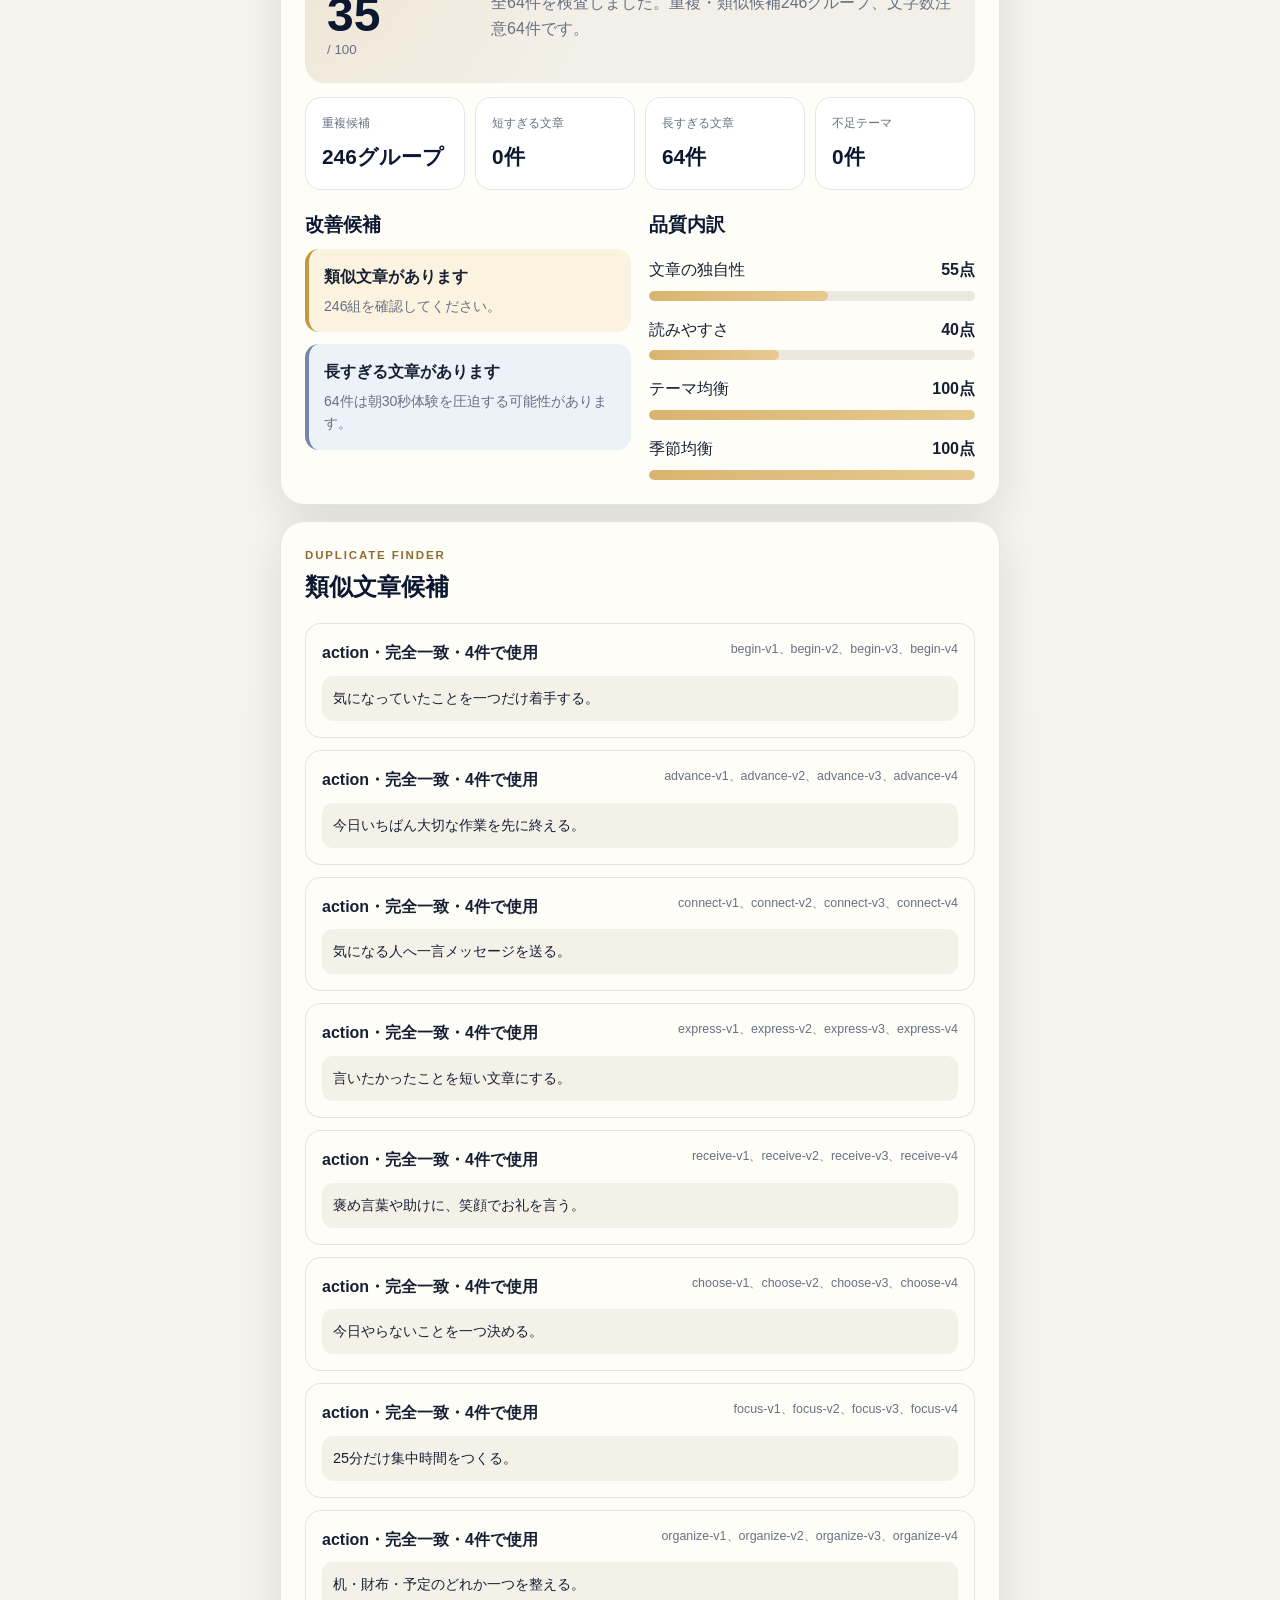
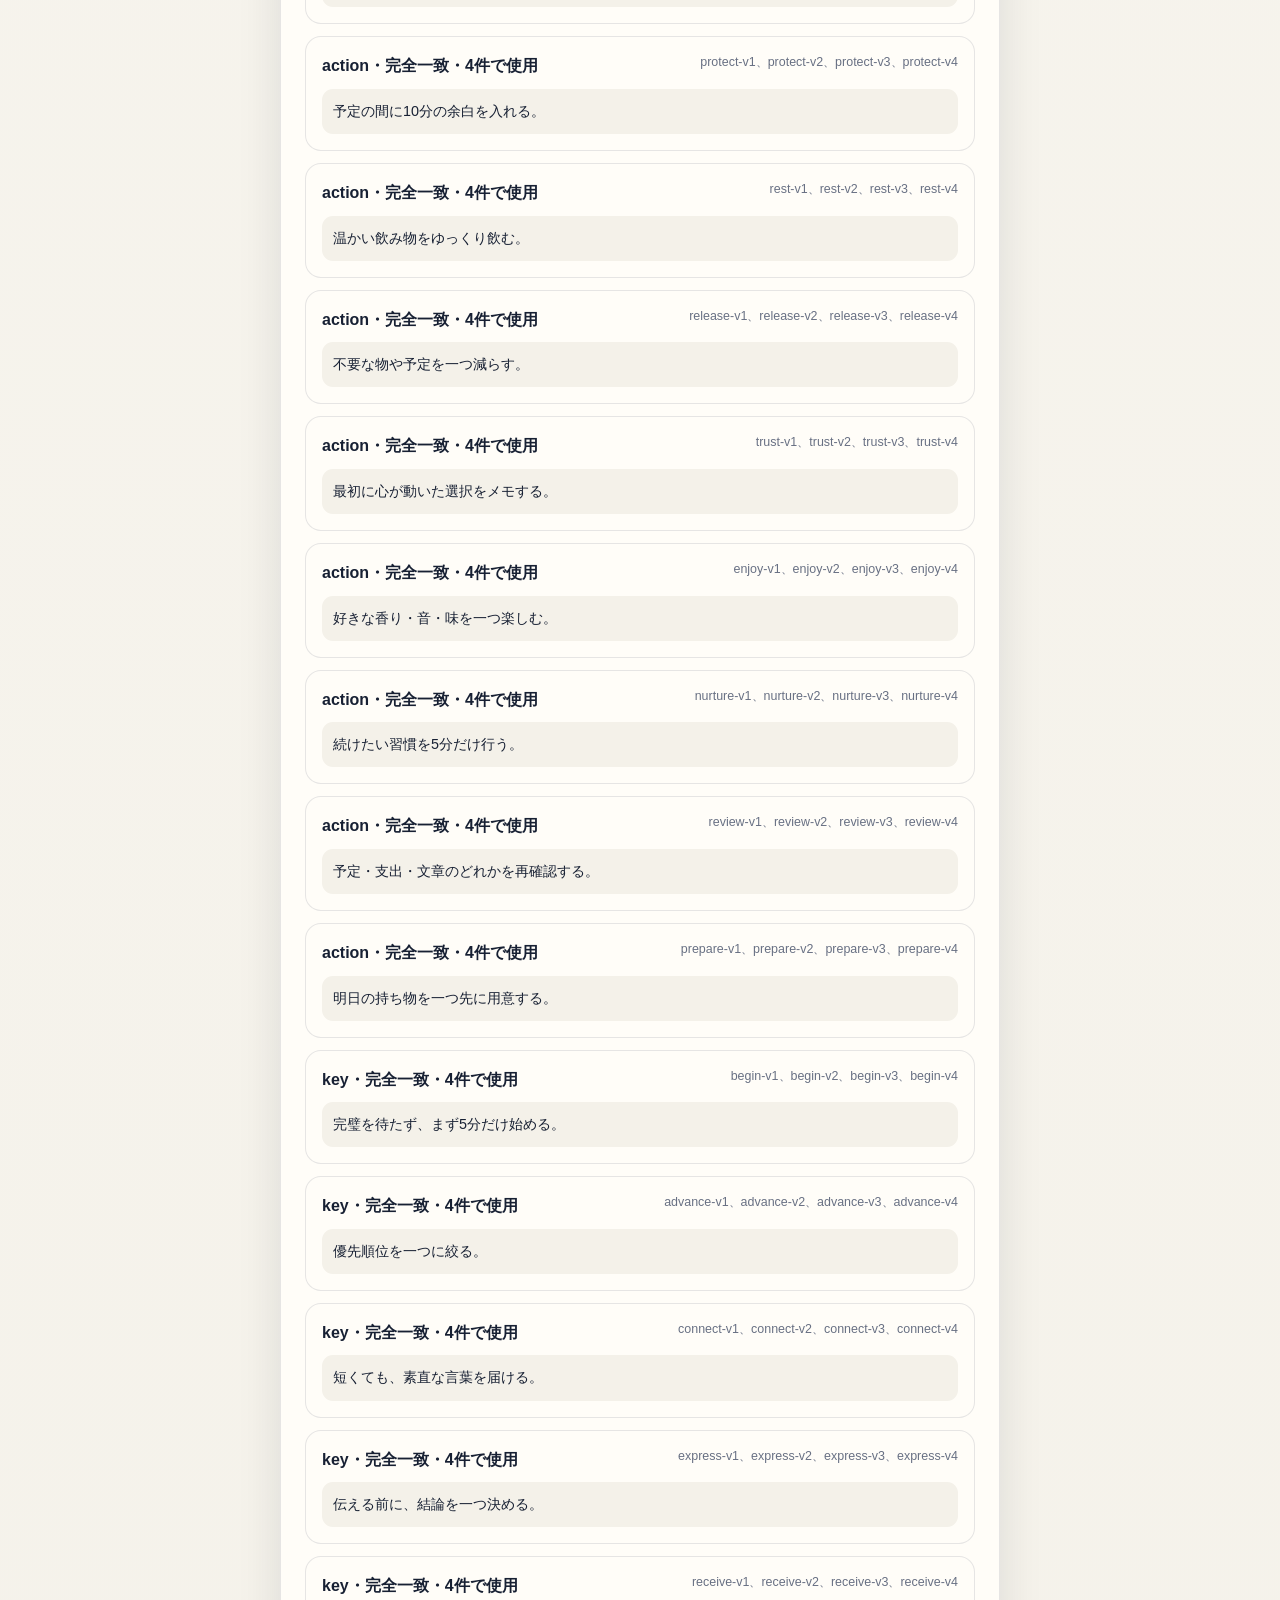
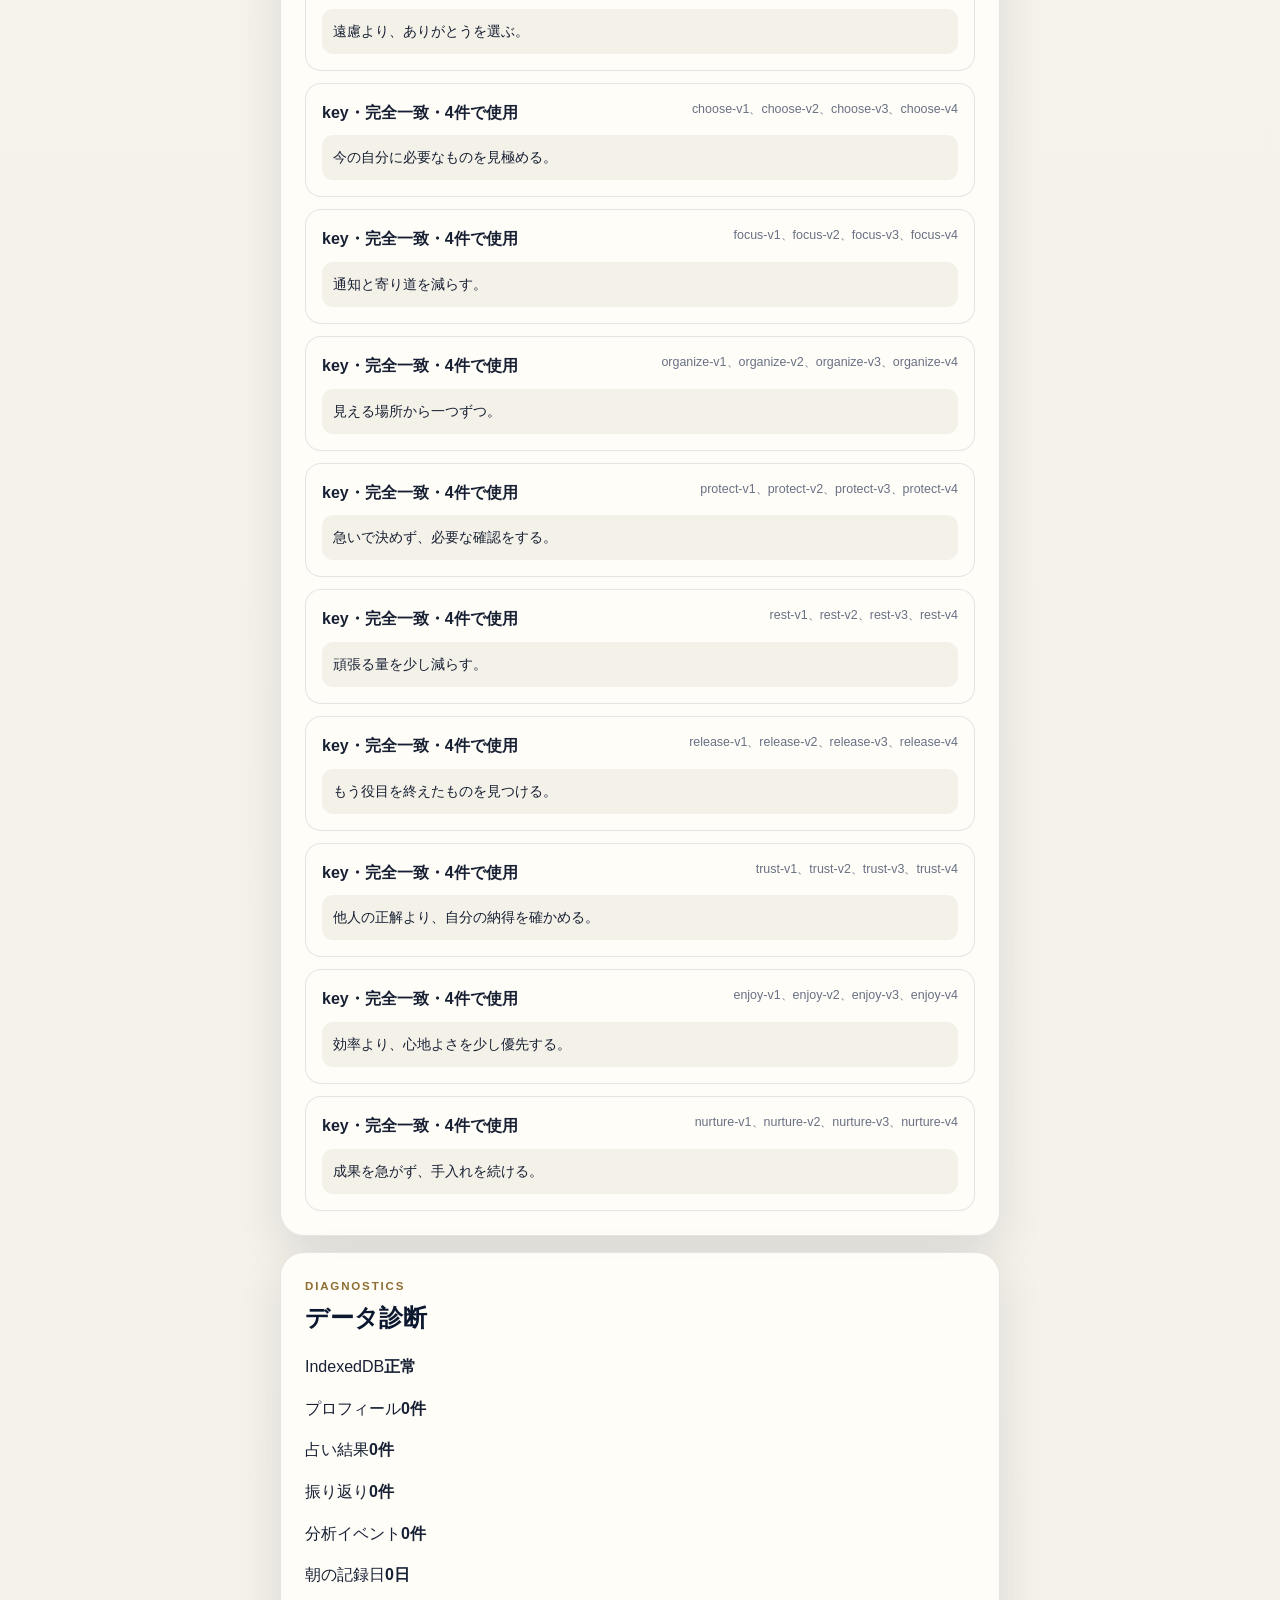
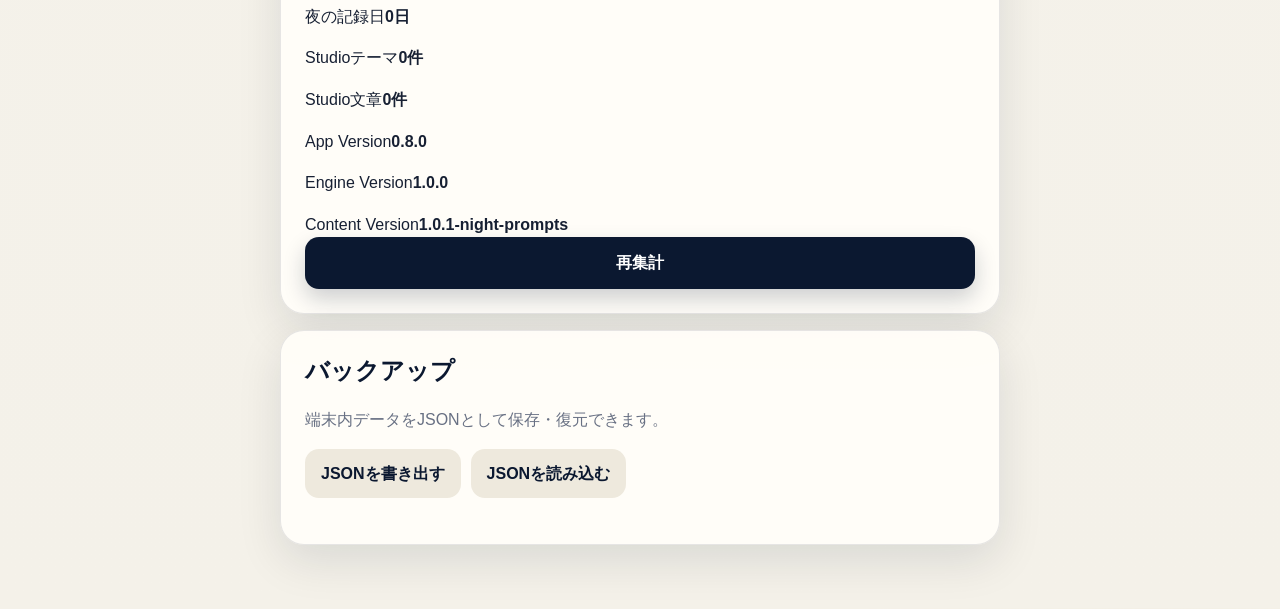
==== commit c0f48517: "Sprint 8: Add Studio content editor" ====
--- a/studio.html
+++ b/studio.html
@@ -118,6 +118,122 @@
     </article>
 
 
+
+    <article class="card content-editor-card">
+      <div class="section-heading">
+        <div>
+          <p class="eyebrow">CONTENT EDITOR</p>
+          <h2>コンテンツ編集</h2>
+        </div>
+        <span id="editorStatusBadge" class="badge">未選択</span>
+      </div>
+
+      <div class="editor-toolbar">
+        <label>
+          <span>テーマ</span>
+          <select id="editorThemeSelect"></select>
+        </label>
+
+        <label>
+          <span>季節</span>
+          <select id="editorSeasonSelect">
+            <option value="spring">春</option>
+            <option value="summer">夏</option>
+            <option value="autumn">秋</option>
+            <option value="winter">冬</option>
+          </select>
+        </label>
+
+        <label>
+          <span>文章ID</span>
+          <select id="editorVariantSelect"></select>
+        </label>
+      </div>
+
+      <div class="editor-layout">
+        <form id="contentEditorForm" class="stack">
+          <label>
+            <span>朝のメイン文章</span>
+            <textarea id="editorLead" rows="4" maxlength="120"></textarea>
+            <small id="editorLeadCount" class="character-count">0 / 120</small>
+          </label>
+
+          <label>
+            <span>今日の鍵</span>
+            <textarea id="editorKey" rows="2" maxlength="60"></textarea>
+            <small id="editorKeyCount" class="character-count">0 / 60</small>
+          </label>
+
+          <label>
+            <span>今日の約束</span>
+            <textarea id="editorPromise" rows="2" maxlength="70"></textarea>
+            <small id="editorPromiseCount" class="character-count">0 / 70</small>
+          </label>
+
+          <label>
+            <span>開運アクション</span>
+            <textarea id="editorAction" rows="2" maxlength="70"></textarea>
+            <small id="editorActionCount" class="character-count">0 / 70</small>
+          </label>
+
+          <label>
+            <span>夜の振り返り文</span>
+            <textarea id="editorNightPrompt" rows="4" maxlength="160"></textarea>
+            <small id="editorNightPromptCount" class="character-count">0 / 160</small>
+          </label>
+
+          <div class="button-row">
+            <button id="saveEditorButton" class="primary-button" type="submit">
+              この端末に保存
+            </button>
+            <button id="resetEditorButton" class="secondary-button secondary-button--button" type="button">
+              元に戻す
+            </button>
+          </div>
+
+          <p id="editorMessage" class="message" role="status"></p>
+        </form>
+
+        <section class="content-preview" aria-label="編集プレビュー">
+          <p class="eyebrow">PREVIEW</p>
+          <h3 id="previewTheme">テーマ</h3>
+          <p id="previewLead" class="preview-lead"></p>
+
+          <div class="preview-block">
+            <span>今日の鍵</span>
+            <strong id="previewKey"></strong>
+          </div>
+
+          <div class="preview-block">
+            <span>今日の約束</span>
+            <strong id="previewPromise"></strong>
+          </div>
+
+          <div class="preview-block">
+            <span>開運アクション</span>
+            <strong id="previewAction"></strong>
+          </div>
+
+          <div class="preview-night">
+            <span>夜の振り返り</span>
+            <p id="previewNightPrompt"></p>
+          </div>
+        </section>
+      </div>
+
+      <div class="editor-export">
+        <div>
+          <h3>編集データを書き出す</h3>
+          <p class="muted">
+            Studioで保存した変更をJSONファイルとして書き出します。
+          </p>
+        </div>
+        <button id="exportEditedContentButton" class="secondary-button secondary-button--button" type="button">
+          編集済みJSONを書き出す
+        </button>
+      </div>
+    </article>
+
     <article class="card quality-dashboard">
       <div class="section-heading">
         <div>
--- a/styles.css
+++ b/styles.css
@@ -798,3 +798,119 @@
     display: grid;
   }
 }
+
+
+.editor-toolbar {
+  display: grid;
+  grid-template-columns: repeat(3, 1fr);
+  gap: 12px;
+  margin-top: 18px;
+}
+
+.editor-toolbar label > span {
+  display: block;
+  margin-bottom: 6px;
+  color: var(--morning-muted);
+  font-size: .78rem;
+  font-weight: 700;
+}
+
+.editor-layout {
+  display: grid;
+  grid-template-columns: minmax(0, 1.1fr) minmax(280px, .9fr);
+  gap: 20px;
+  align-items: start;
+  margin-top: 20px;
+}
+
+.character-count {
+  display: block;
+  margin-top: 5px;
+  color: var(--morning-muted);
+  text-align: right;
+}
+
+.content-preview {
+  position: sticky;
+  top: 18px;
+  padding: 22px;
+  border-radius: 20px;
+  color: white;
+  background:
+    radial-gradient(circle at 100% 0%, rgba(217,180,111,.24), transparent 16rem),
+    linear-gradient(145deg, var(--morning-navy), #182f52);
+  box-shadow: 0 18px 45px rgba(11,24,48,.20);
+}
+
+.content-preview .eyebrow {
+  color: var(--morning-gold-soft);
+}
+
+.content-preview h3 {
+  margin: 0 0 14px;
+  color: white;
+  font-size: 1.5rem;
+}
+
+.preview-lead {
+  margin: 0 0 18px;
+  color: rgba(255,255,255,.9);
+  font-size: 1.05rem;
+  line-height: 1.8;
+}
+
+.preview-block,
+.preview-night {
+  margin-top: 12px;
+  padding: 14px;
+  border-radius: 14px;
+  background: rgba(255,255,255,.09);
+}
+
+.preview-block span,
+.preview-night span {
+  display: block;
+  color: var(--morning-gold-soft);
+  font-size: .75rem;
+  font-weight: 800;
+  letter-spacing: .08em;
+}
+
+.preview-block strong,
+.preview-night p {
+  display: block;
+  margin: 5px 0 0;
+  color: white;
+  line-height: 1.6;
+}
+
+.editor-export {
+  display: flex;
+  align-items: center;
+  justify-content: space-between;
+  gap: 18px;
+  margin-top: 24px;
+  padding-top: 20px;
+  border-top: 1px solid var(--morning-line);
+}
+
+.editor-export h3,
+.editor-export p {
+  margin: 0;
+}
+
+@media (max-width: 760px) {
+  .editor-toolbar,
+  .editor-layout {
+    grid-template-columns: 1fr;
+  }
+
+  .content-preview {
+    position: static;
+  }
+
+  .editor-export {
+    align-items: stretch;
+    flex-direction: column;
+  }
+}
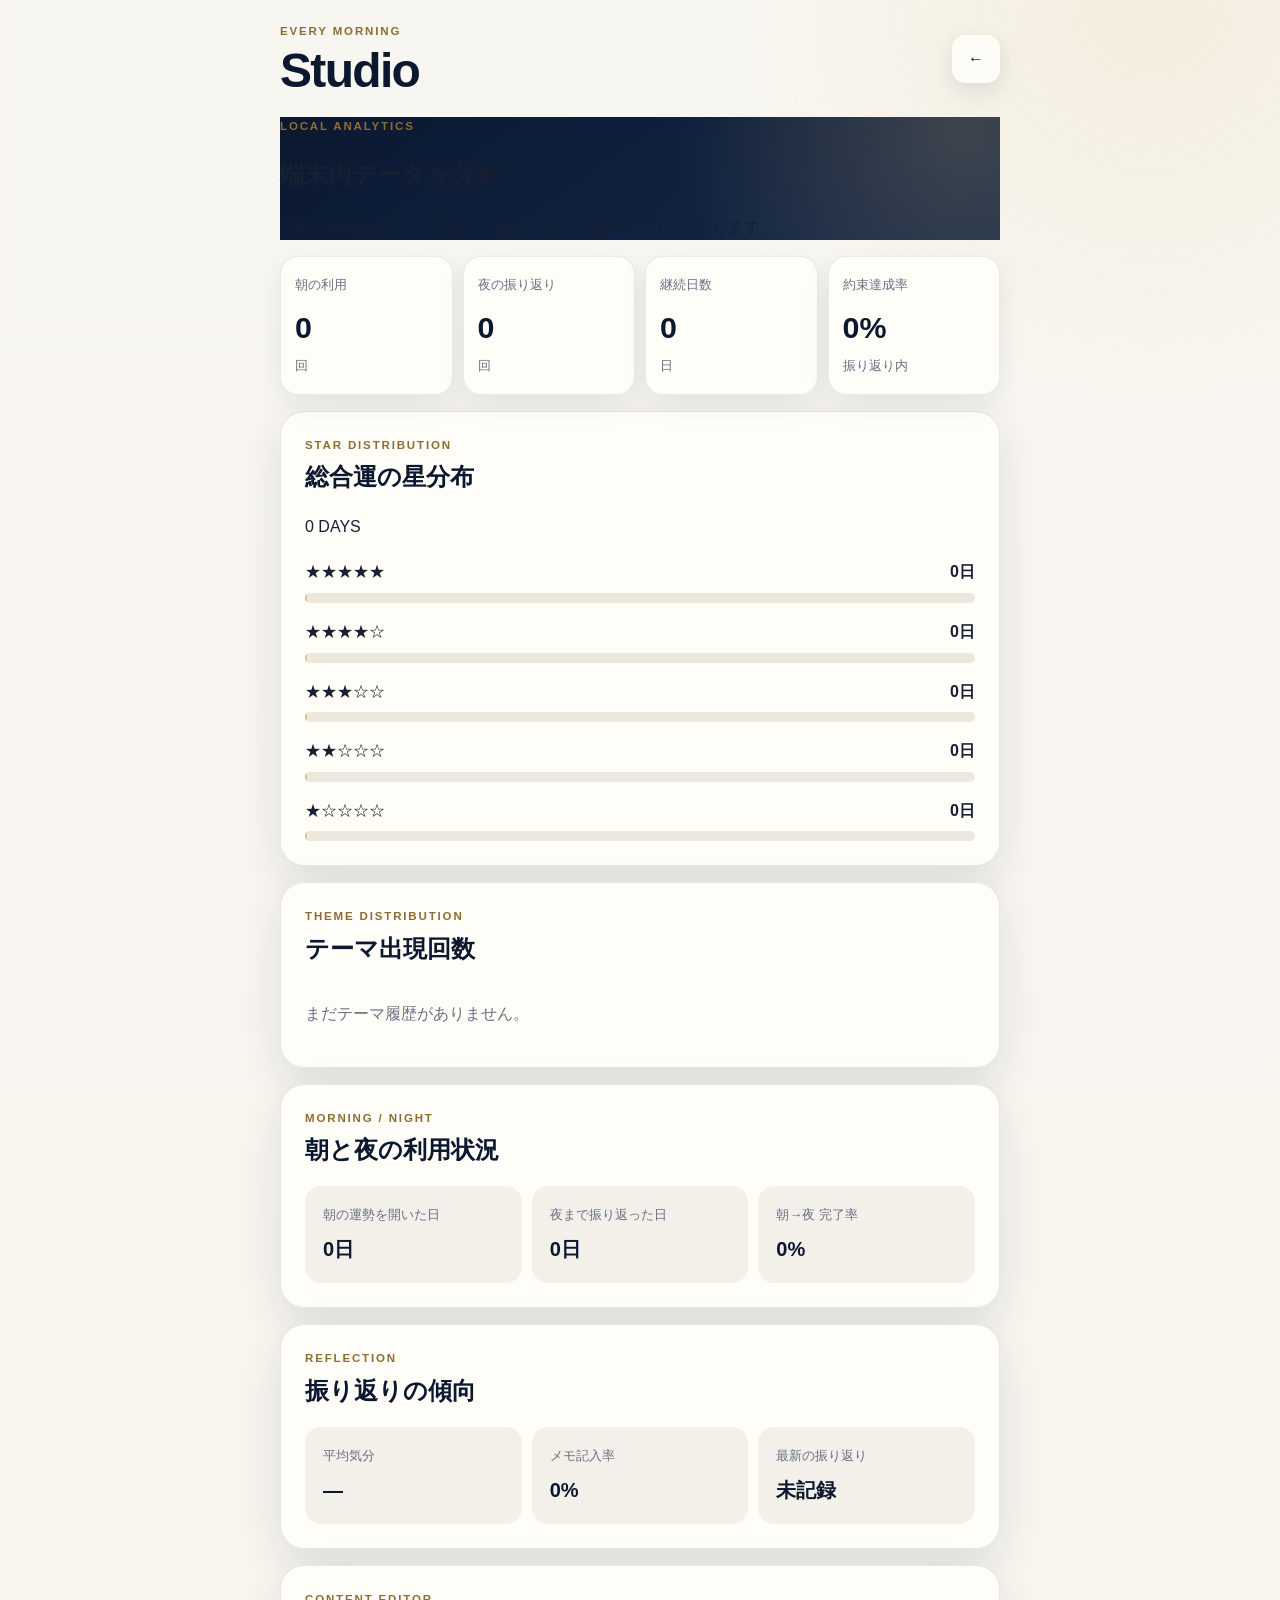
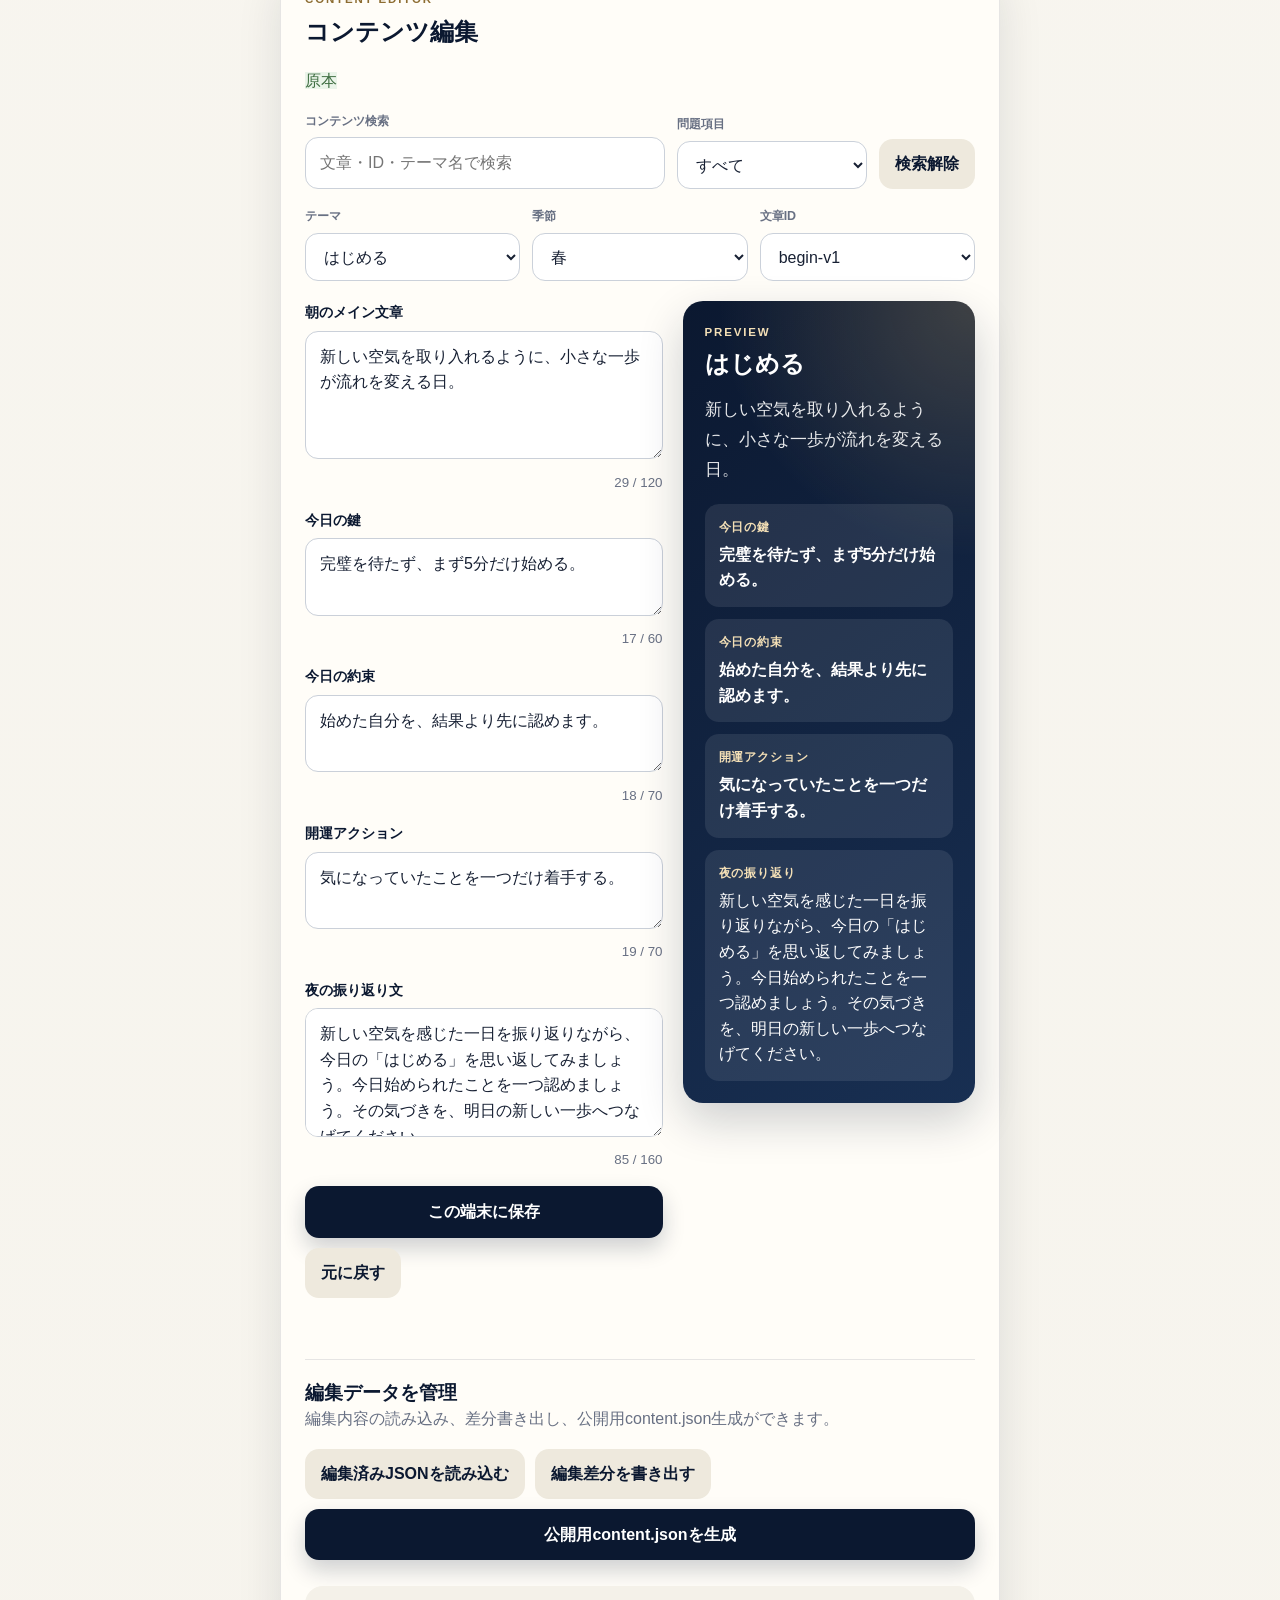
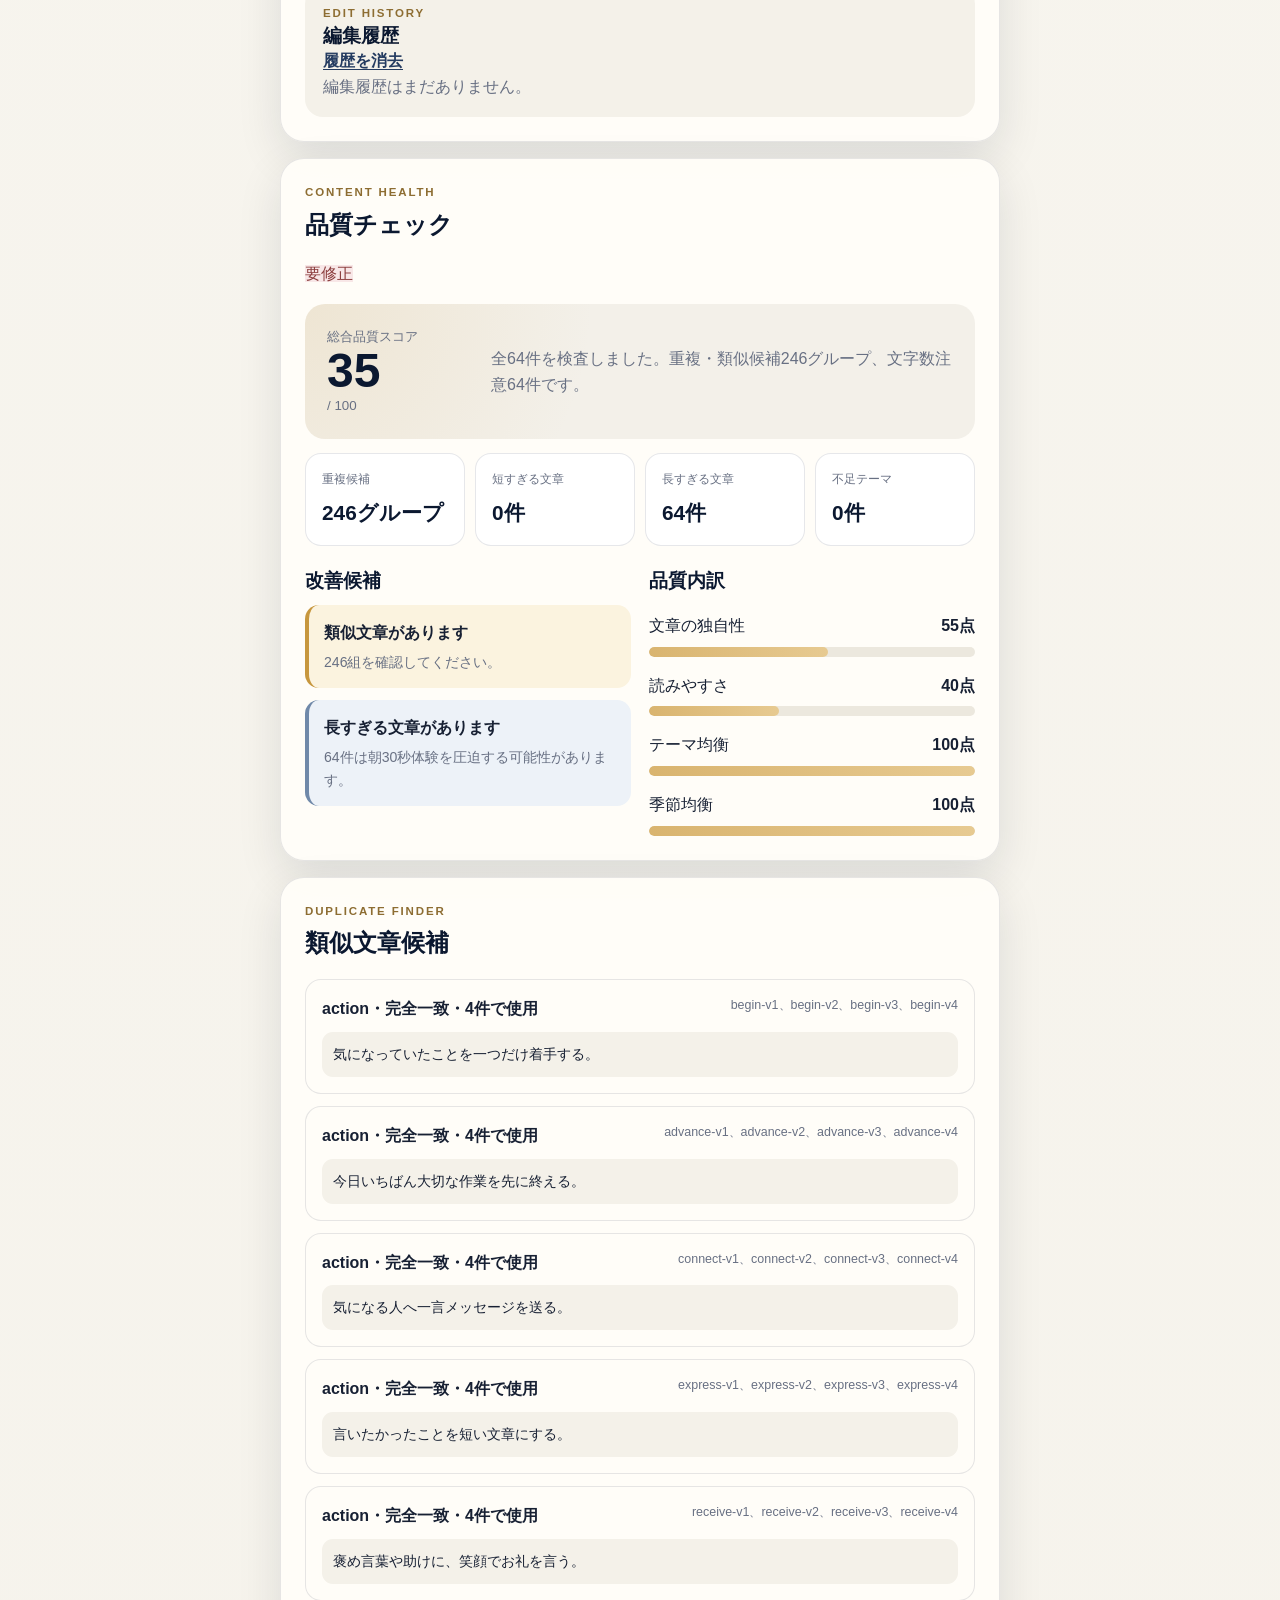
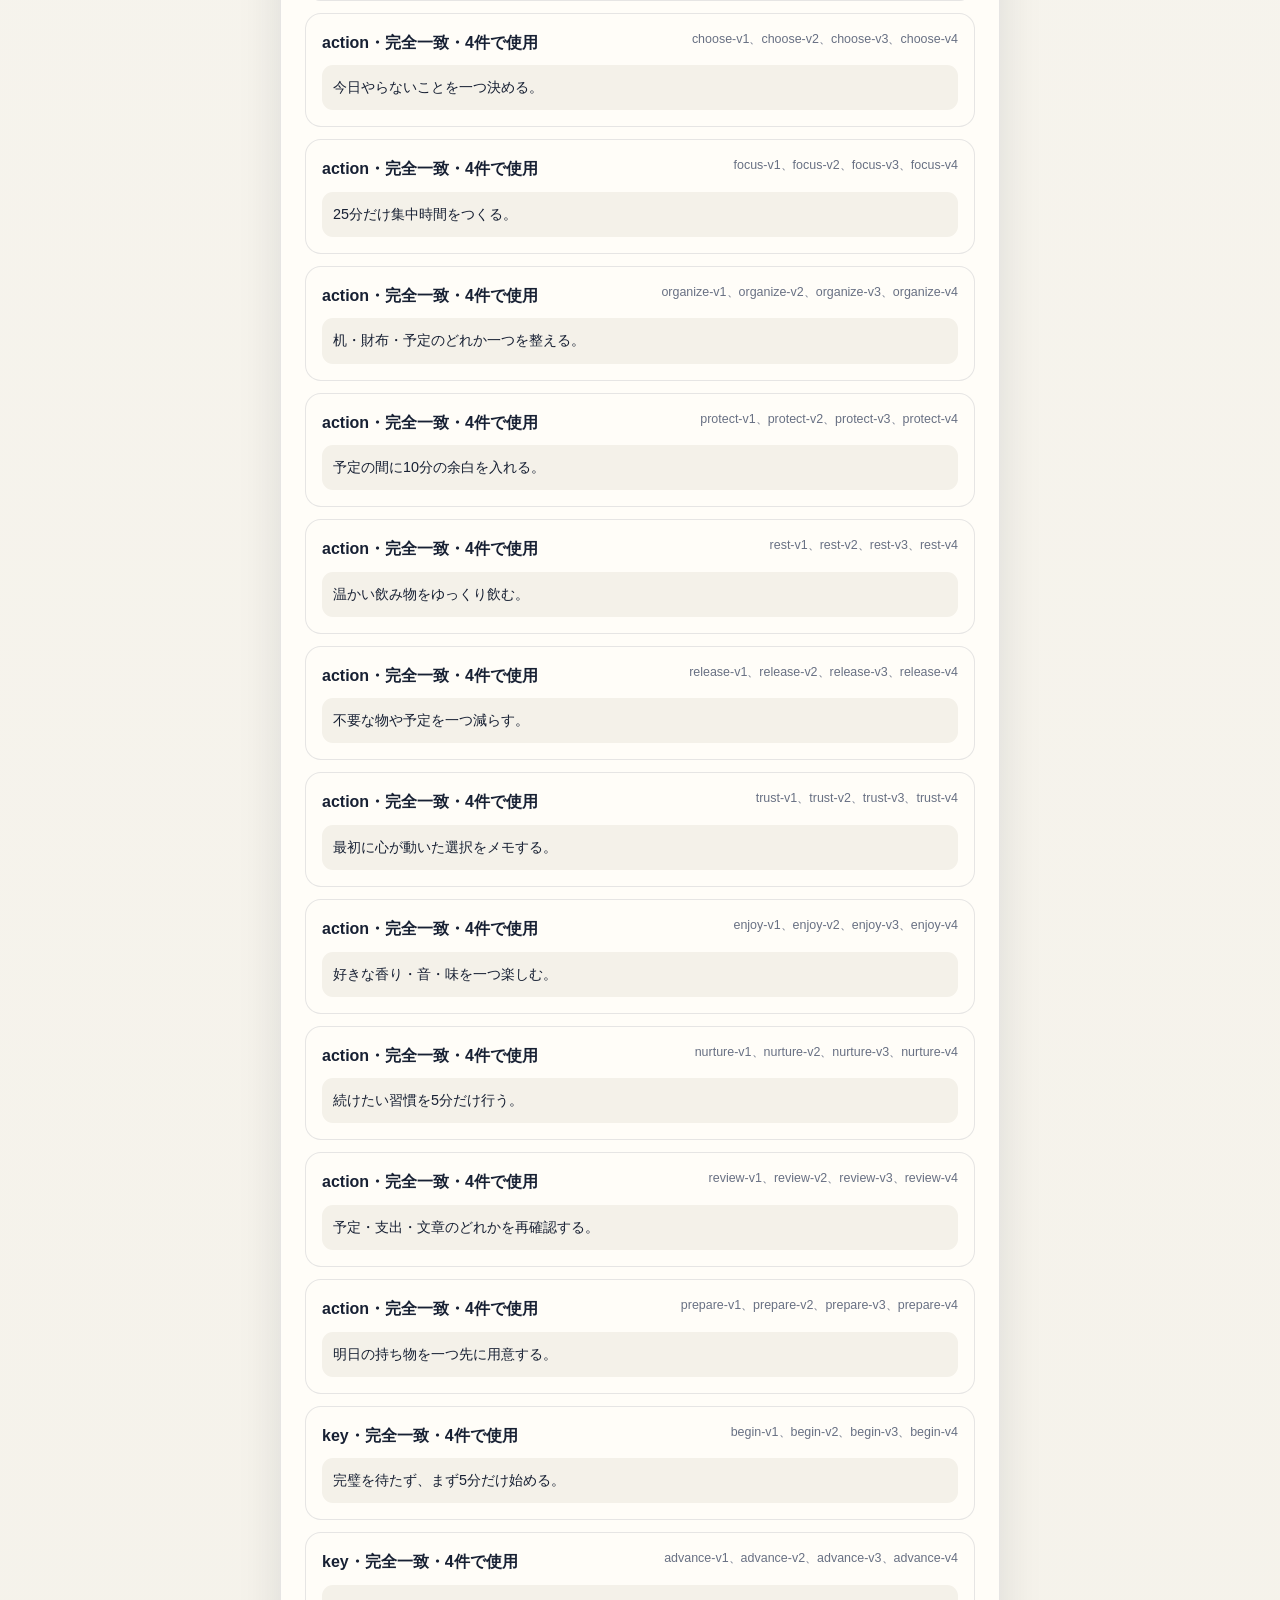
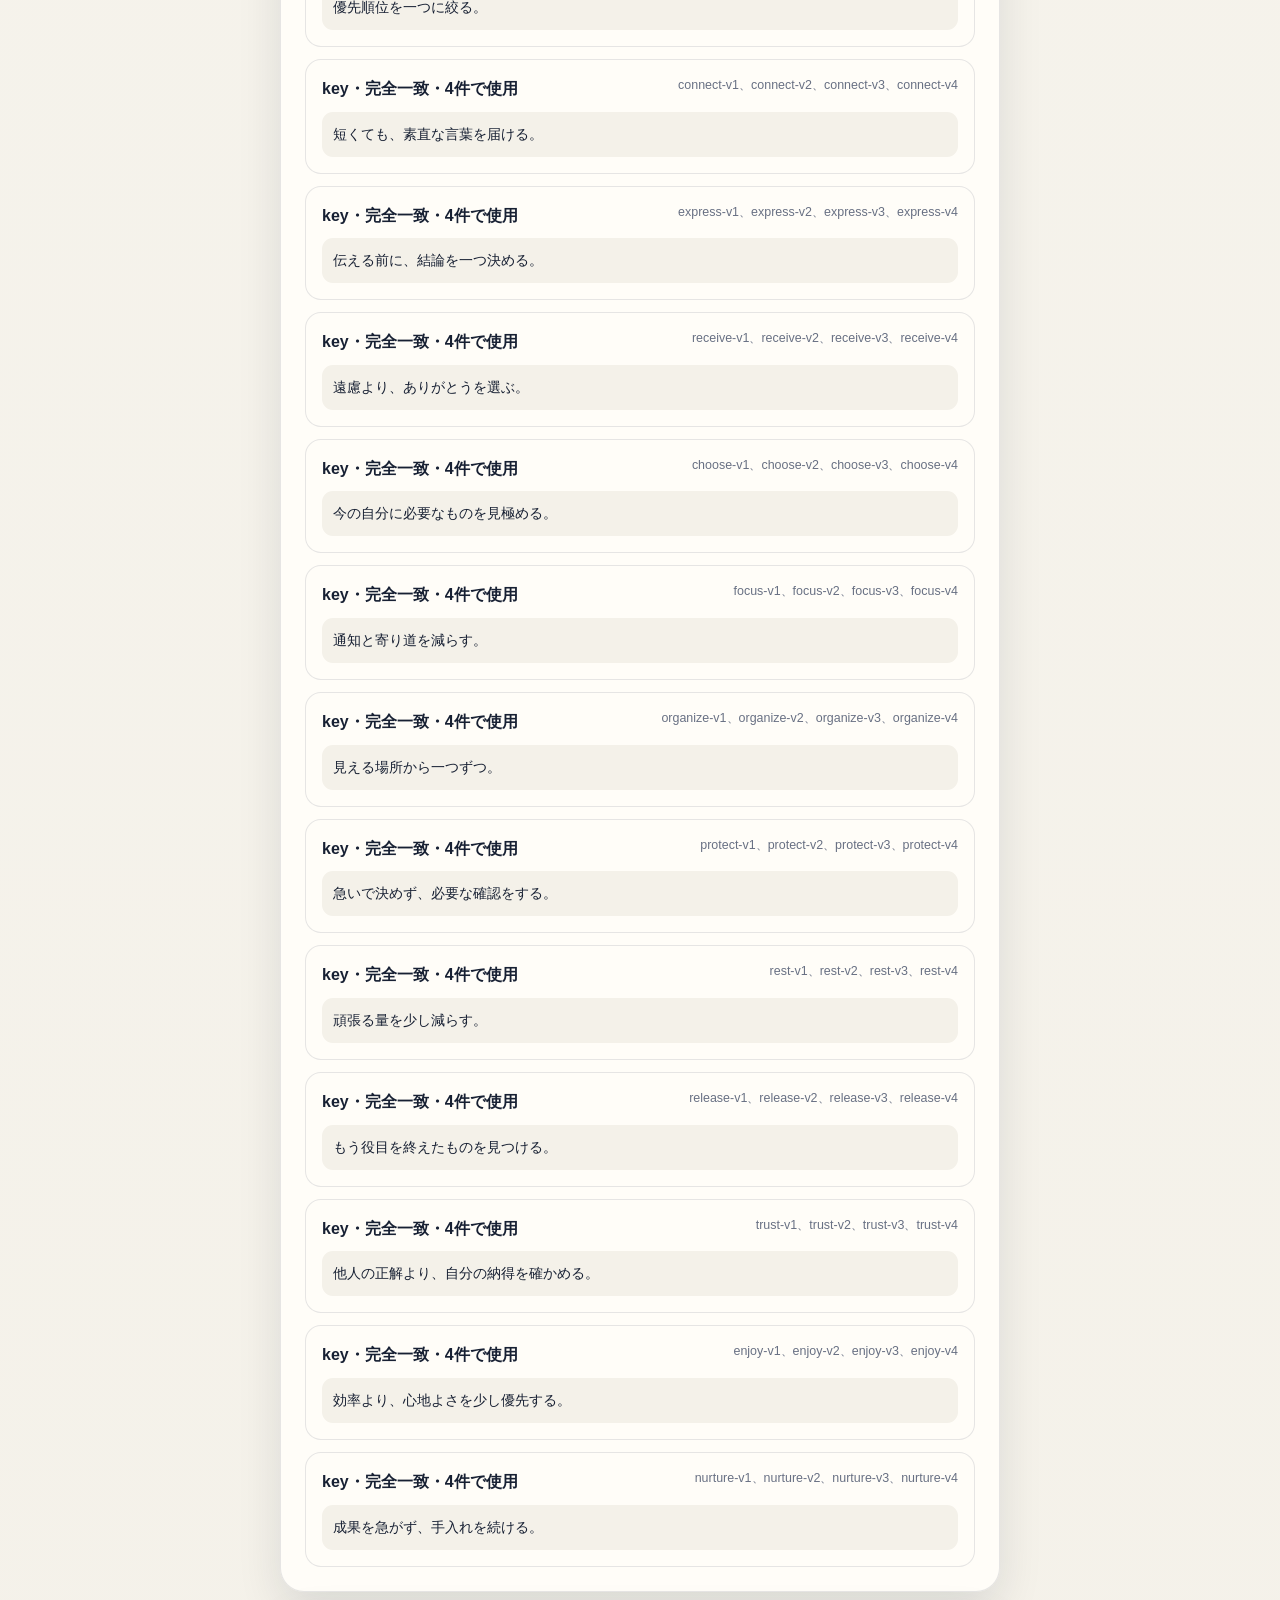
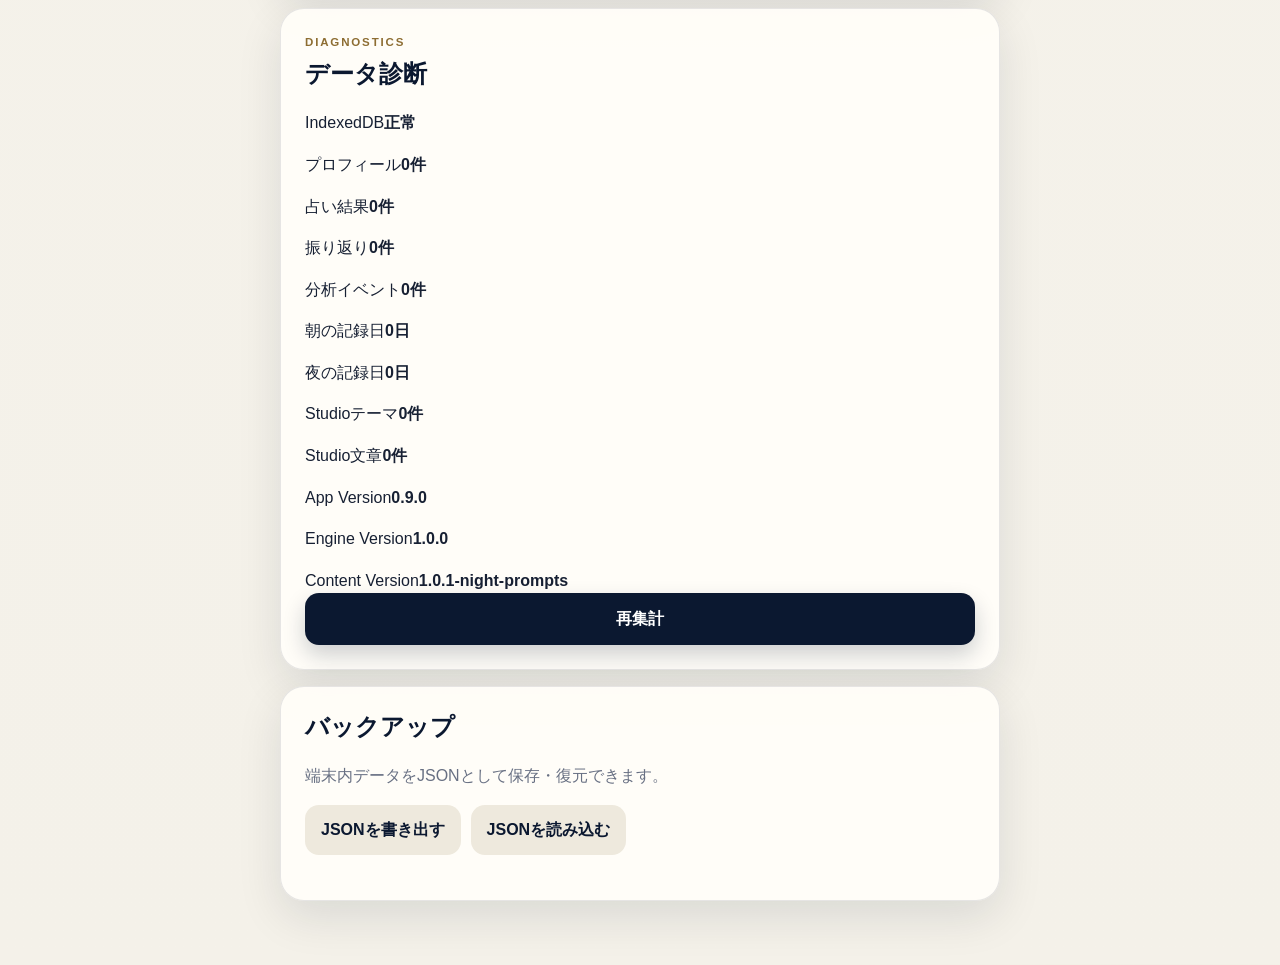
==== commit 4336bf4a: "Sprint 9: Add Studio editor workflow" ====
--- a/studio.html
+++ b/studio.html
@@ -128,6 +128,23 @@
         <span id="editorStatusBadge" class="badge">未選択</span>
       </div>
 
+      <div class="editor-search-row">
+        <label>
+          <span>コンテンツ検索</span>
+          <input id="editorSearchInput" type="search" placeholder="文章・ID・テーマ名で検索">
+        </label>
+        <label>
+          <span>問題項目</span>
+          <select id="editorIssueSelect">
+            <option value="">すべて</option>
+            <option value="duplicate">重複・類似候補</option>
+            <option value="short">短すぎる文章</option>
+            <option value="long">長すぎる文章</option>
+          </select>
+        </label>
+        <button id="clearEditorSearchButton" class="secondary-button secondary-button--button" type="button">検索解除</button>
+      </div>
+
       <div class="editor-toolbar">
         <label>
           <span>テーマ</span>
@@ -221,16 +238,29 @@
         </section>
       </div>
 
-      <div class="editor-export">
-        <div>
-          <h3>編集データを書き出す</h3>
-          <p class="muted">
-            Studioで保存した変更をJSONファイルとして書き出します。
-          </p>
-        </div>
-        <button id="exportEditedContentButton" class="secondary-button secondary-button--button" type="button">
-          編集済みJSONを書き出す
-        </button>
+      <div class="editor-export editor-export--stack">
+        <div>
+          <h3>編集データを管理</h3>
+          <p class="muted">編集内容の読み込み、差分書き出し、公開用content.json生成ができます。</p>
+        </div>
+        <div class="button-row">
+          <label class="secondary-button file-label">
+            編集済みJSONを読み込む
+            <input id="importEditedContentInput" type="file" accept="application/json,.json" hidden>
+          </label>
+          <button id="exportEditedContentButton" class="secondary-button secondary-button--button" type="button">編集差分を書き出す</button>
+          <button id="exportPublishedContentButton" class="primary-button" type="button">公開用content.jsonを生成</button>
+        </div>
+        <div class="editor-history-panel">
+          <div class="section-heading">
+            <div>
+              <p class="eyebrow">EDIT HISTORY</p>
+              <h3>編集履歴</h3>
+            </div>
+            <button id="clearEditorHistoryButton" class="text-button" type="button">履歴を消去</button>
+          </div>
+          <div id="editorHistoryList" class="editor-history-list"></div>
+        </div>
       </div>
     </article>
 
--- a/styles.css
+++ b/styles.css
@@ -914,3 +914,82 @@
     flex-direction: column;
   }
 }
+
+
+.editor-search-row {
+  display: grid;
+  grid-template-columns: minmax(0, 1fr) minmax(190px, .45fr) auto;
+  gap: 12px;
+  align-items: end;
+  margin-top: 18px;
+}
+
+.editor-search-row label > span {
+  display: block;
+  margin-bottom: 6px;
+  color: var(--morning-muted);
+  font-size: .78rem;
+  font-weight: 700;
+}
+
+.editor-export--stack {
+  align-items: stretch;
+  flex-direction: column;
+}
+
+.editor-history-panel {
+  width: 100%;
+  margin-top: 8px;
+  padding: 18px;
+  border-radius: 18px;
+  background: #f4f1e9;
+}
+
+.editor-history-list {
+  display: grid;
+  gap: 10px;
+}
+
+.editor-history-item {
+  padding: 14px;
+  border: 1px solid var(--morning-line);
+  border-radius: 14px;
+  background: white;
+}
+
+.editor-history-item__top {
+  display: flex;
+  justify-content: space-between;
+  gap: 12px;
+}
+
+.editor-history-item time {
+  color: var(--morning-muted);
+  font-size: .76rem;
+}
+
+.editor-history-item p {
+  margin: 6px 0;
+  color: var(--morning-muted);
+  font-size: .88rem;
+}
+
+.text-button {
+  padding: 0;
+  border: 0;
+  color: var(--morning-navy-soft);
+  background: transparent;
+  font-weight: 800;
+  text-decoration: underline;
+  text-underline-offset: 3px;
+}
+
+@media (max-width: 760px) {
+  .editor-search-row {
+    grid-template-columns: 1fr;
+  }
+
+  .editor-history-item__top {
+    display: grid;
+  }
+}
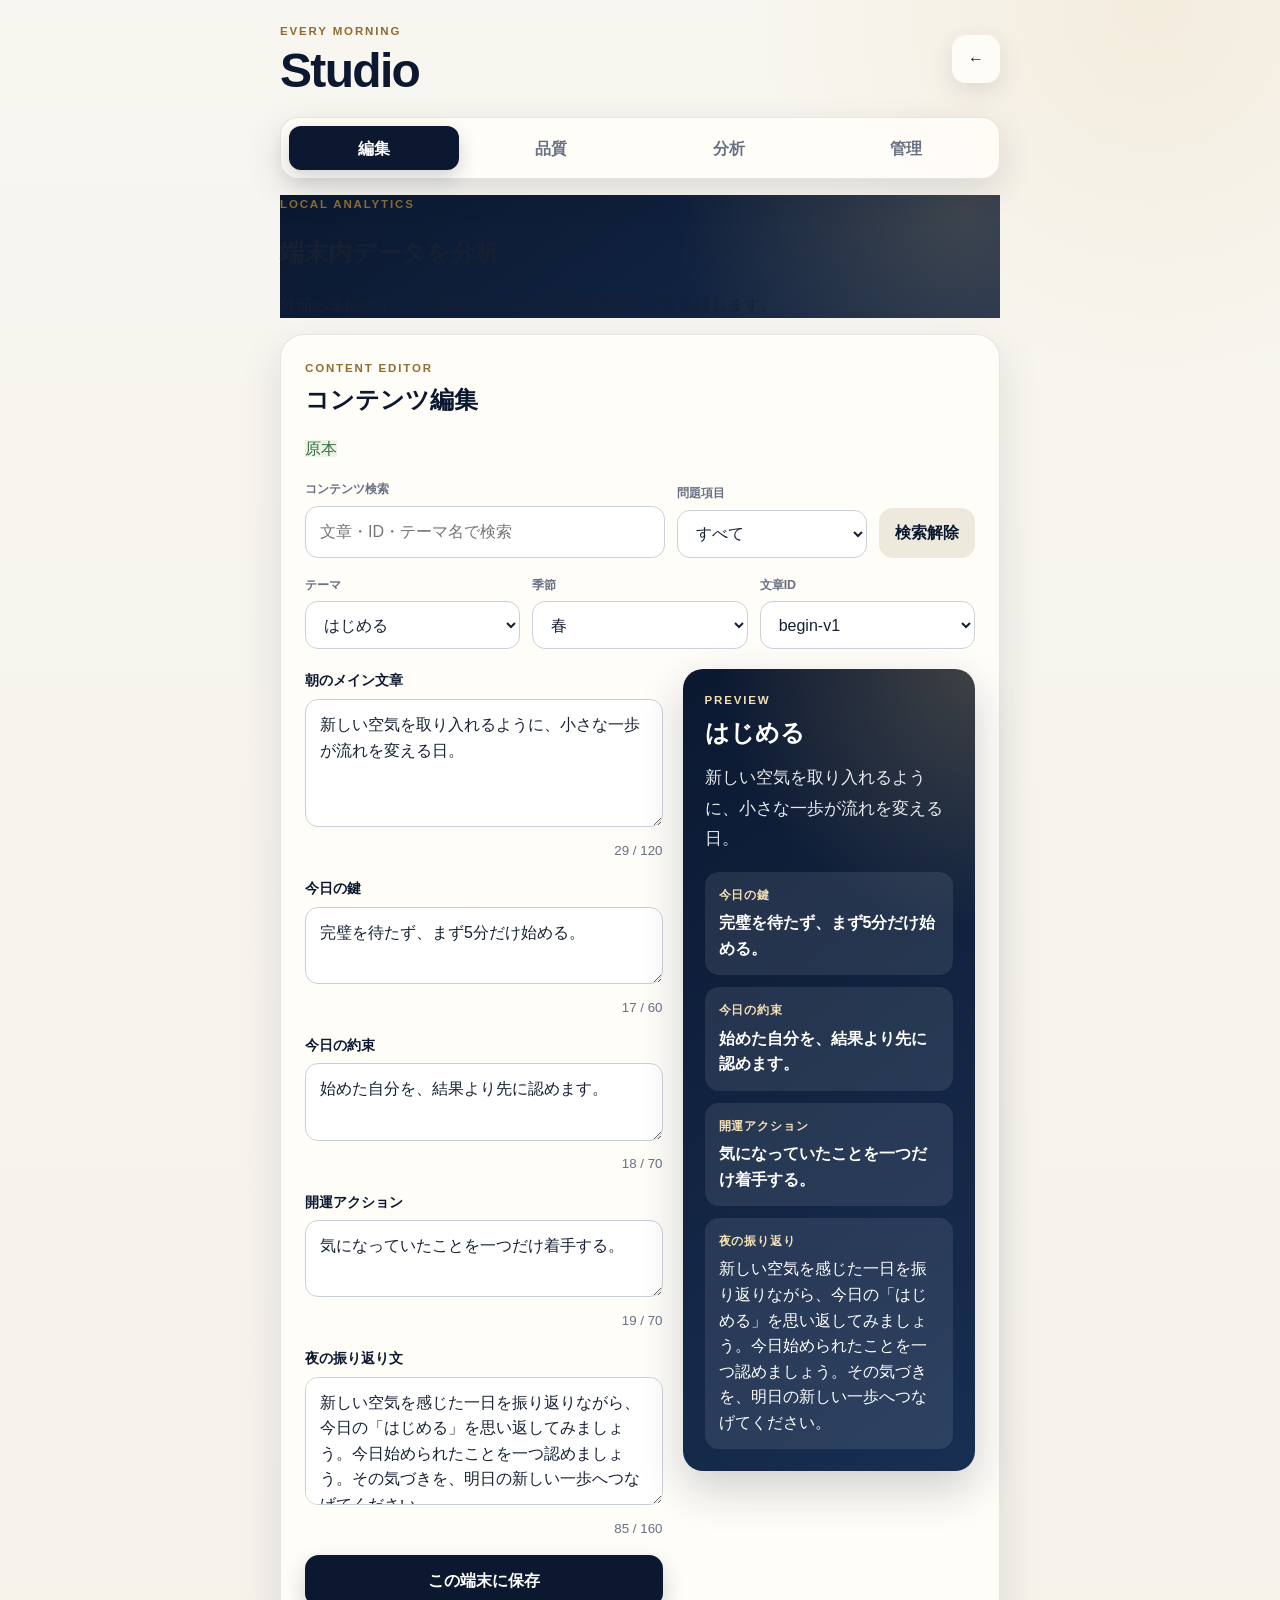
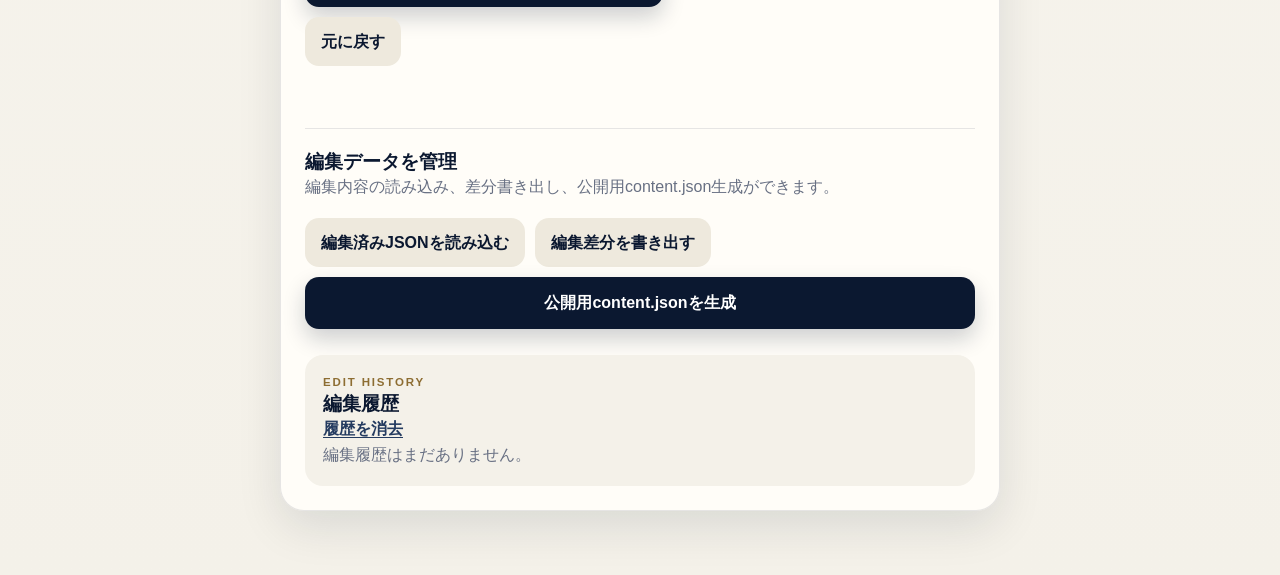
==== commit f4e551bf: "Sprint 10: Prepare release candidate" ====
--- a/studio.html
+++ b/studio.html
@@ -19,6 +19,22 @@
   </header>
 
   <main class="app-shell">
+
+    <nav class="studio-tabs" aria-label="Studio機能">
+      <button class="studio-tab is-active" type="button" data-studio-tab="editor">
+        編集
+      </button>
+      <button class="studio-tab" type="button" data-studio-tab="quality">
+        品質
+      </button>
+      <button class="studio-tab" type="button" data-studio-tab="analytics">
+        分析
+      </button>
+      <button class="studio-tab" type="button" data-studio-tab="backup">
+        管理
+      </button>
+    </nav>
+
     <article class="hero-card studio-hero">
       <p class="eyebrow">LOCAL ANALYTICS</p>
       <h2>端末内データを分析</h2>
@@ -27,7 +43,7 @@
       </p>
     </article>
 
-    <section class="studio-summary-grid" aria-label="利用概要">
+    <section class="studio-summary-grid" aria-label="利用概要" data-studio-panel="analytics">
       <article class="summary-card">
         <span>朝の利用</span>
         <strong id="morningCount">0</strong>
@@ -50,7 +66,7 @@
       </article>
     </section>
 
-    <article class="card">
+    <article class="card" data-studio-panel="analytics">
       <div class="section-heading">
         <div>
           <p class="eyebrow">STAR DISTRIBUTION</p>
@@ -61,7 +77,7 @@
       <div id="starDistribution" class="analytics-bars"></div>
     </article>
 
-    <article class="card">
+    <article class="card" data-studio-panel="analytics">
       <div class="section-heading">
         <div>
           <p class="eyebrow">THEME DISTRIBUTION</p>
@@ -71,7 +87,7 @@
       <div id="themeDistribution" class="theme-ranking"></div>
     </article>
 
-    <article class="card">
+    <article class="card" data-studio-panel="analytics">
       <div class="section-heading">
         <div>
           <p class="eyebrow">MORNING / NIGHT</p>
@@ -94,7 +110,7 @@
       </div>
     </article>
 
-    <article class="card">
+    <article class="card" data-studio-panel="analytics">
       <div class="section-heading">
         <div>
           <p class="eyebrow">REFLECTION</p>
@@ -119,7 +135,7 @@
 
 
 
-    <article class="card content-editor-card">
+    <article class="card content-editor-card" data-studio-panel="editor">
       <div class="section-heading">
         <div>
           <p class="eyebrow">CONTENT EDITOR</p>
@@ -264,7 +280,7 @@
       </div>
     </article>
 
-    <article class="card quality-dashboard">
+    <article class="card quality-dashboard" data-studio-panel="quality">
       <div class="section-heading">
         <div>
           <p class="eyebrow">CONTENT HEALTH</p>
@@ -315,7 +331,7 @@
       </div>
     </article>
 
-    <article class="card">
+    <article class="card" data-studio-panel="quality">
       <div class="section-heading">
         <div>
           <p class="eyebrow">DUPLICATE FINDER</p>
@@ -325,7 +341,7 @@
       <div id="duplicateList" class="duplicate-list"></div>
     </article>
 
-    <article class="card">
+    <article class="card" data-studio-panel="backup">
       <div class="section-heading">
         <div>
           <p class="eyebrow">DIAGNOSTICS</p>
@@ -338,7 +354,7 @@
       </button>
     </article>
 
-    <article class="card">
+    <article class="card" data-studio-panel="backup">
       <h2>バックアップ</h2>
       <p class="muted">
         端末内データをJSONとして保存・復元できます。
--- a/styles.css
+++ b/styles.css
@@ -993,3 +993,84 @@
     display: grid;
   }
 }
+
+
+/* =========================================================
+   Sprint 10 — Release Candidate polish
+   ========================================================= */
+
+.app-tagline {
+  margin: 8px 0 0;
+  color: var(--morning-muted);
+  font-size: .88rem;
+}
+
+.primary-button--hero {
+  min-height: 54px;
+  font-size: 1rem;
+}
+
+.app-footer {
+  padding: 12px 0 4px;
+  color: var(--morning-muted);
+  text-align: center;
+}
+
+.app-footer p {
+  margin: 0;
+  color: var(--morning-navy);
+  font-weight: 800;
+}
+
+.app-footer small {
+  display: block;
+  margin-top: 3px;
+}
+
+.studio-tabs {
+  position: sticky;
+  z-index: 40;
+  top: 8px;
+  display: grid;
+  grid-template-columns: repeat(4, 1fr);
+  gap: 8px;
+  margin: 0 0 16px;
+  padding: 8px;
+  border: 1px solid var(--morning-line);
+  border-radius: 18px;
+  background: rgba(255, 253, 248, .92);
+  box-shadow: 0 12px 35px rgba(11, 24, 48, .12);
+  backdrop-filter: blur(14px);
+}
+
+.studio-tab {
+  min-height: 44px;
+  border: 0;
+  border-radius: 12px;
+  color: var(--morning-muted);
+  background: transparent;
+  font-weight: 800;
+}
+
+.studio-tab.is-active {
+  color: white;
+  background: var(--morning-navy);
+  box-shadow: 0 8px 20px rgba(11, 24, 48, .18);
+}
+
+[data-studio-panel][hidden] {
+  display: none !important;
+}
+
+@media (max-width: 520px) {
+  .studio-tabs {
+    gap: 4px;
+    padding: 6px;
+  }
+
+  .studio-tab {
+    min-height: 42px;
+    padding: 8px 4px;
+    font-size: .84rem;
+  }
+}
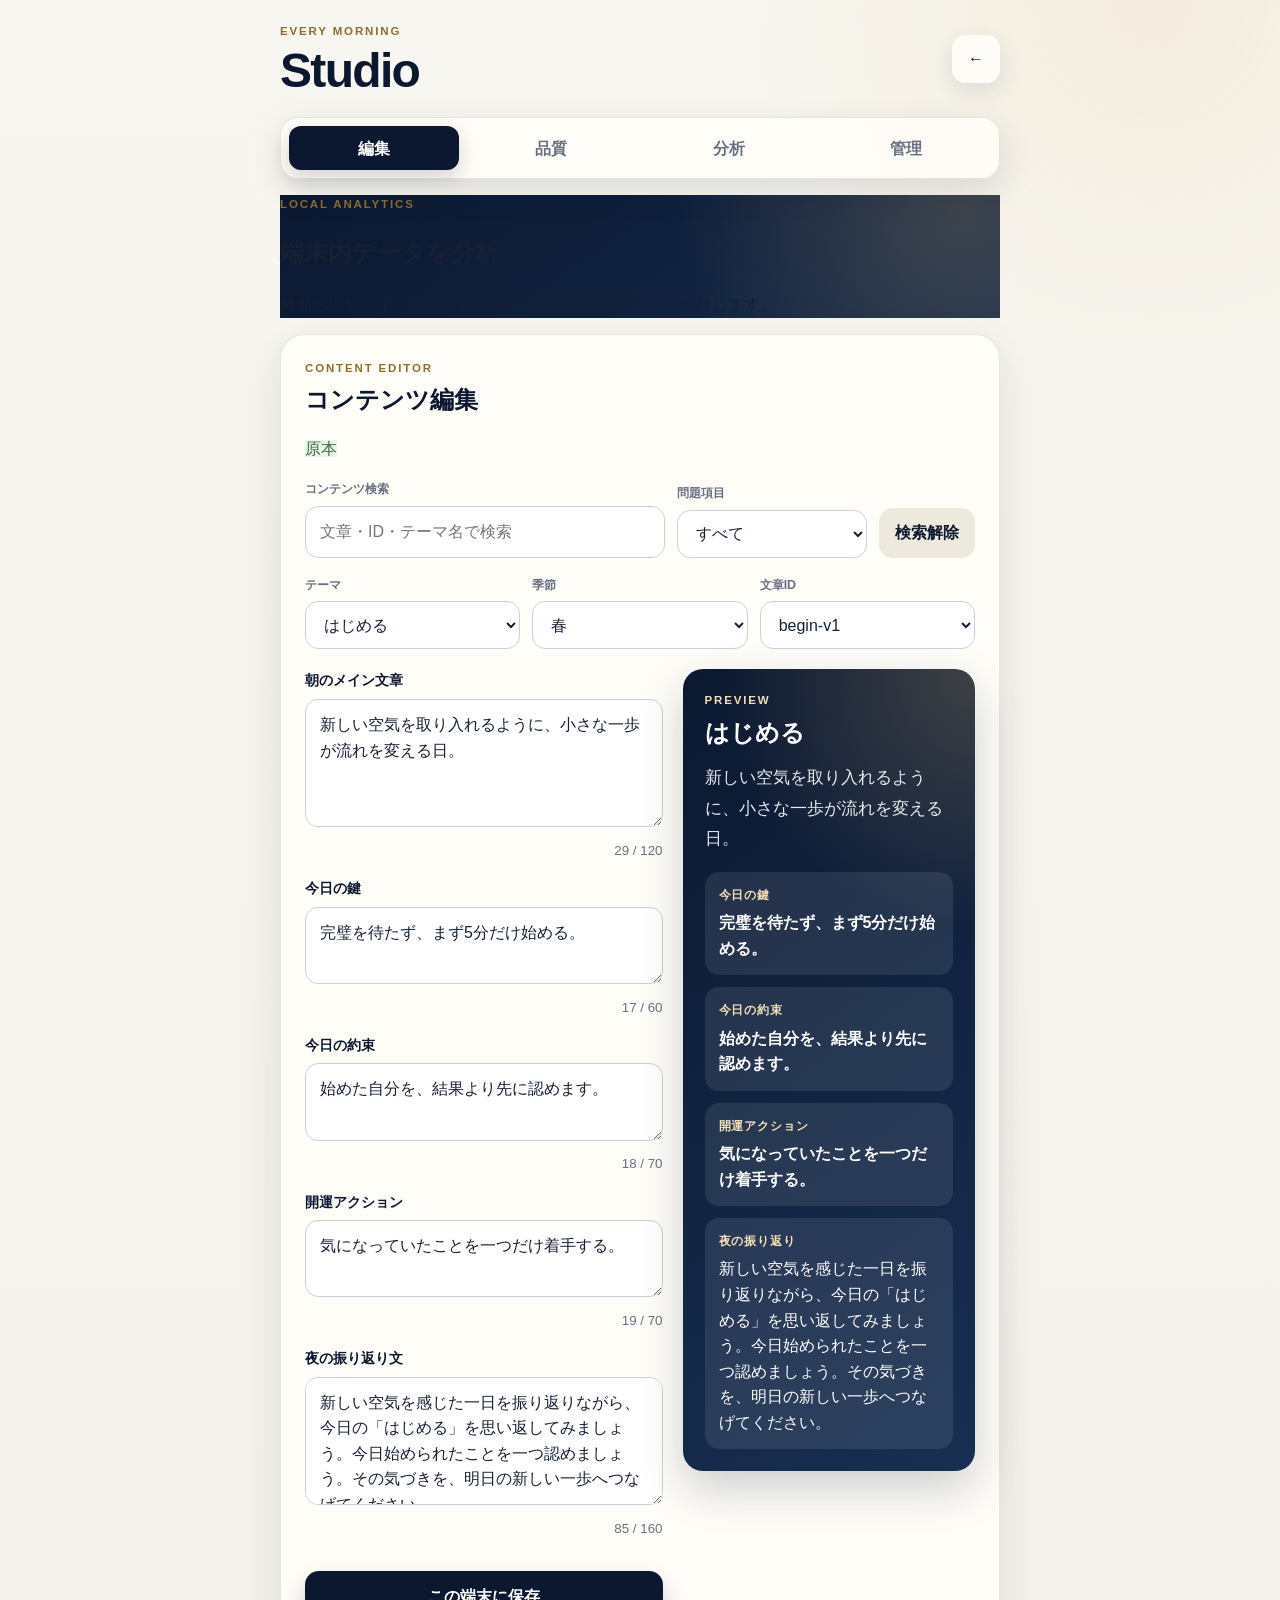
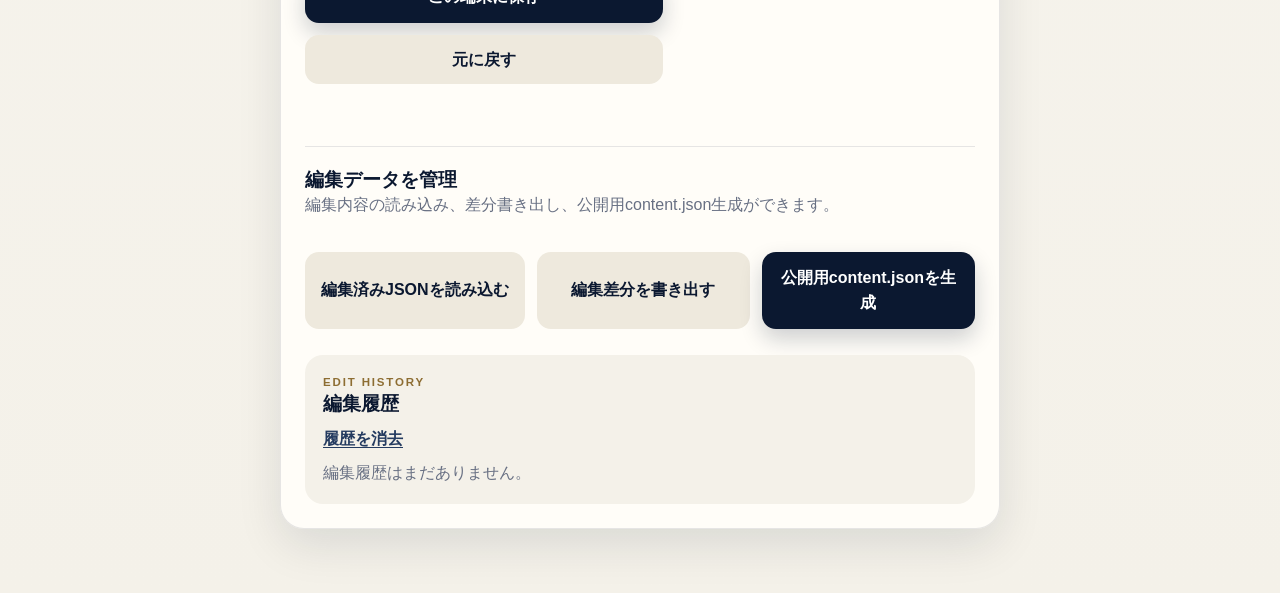
==== commit 0e387863: "Finalize PWA release candidate" ====
--- a/studio.html
+++ b/studio.html
@@ -6,6 +6,8 @@
   <meta name="theme-color" content="#0b1830">
   <meta name="description" content="Every Morning Fortune 管理・分析画面">
   <link rel="manifest" href="./manifest.webmanifest">
+  <link rel="icon" href="./data/icon.svg" type="image/svg+xml">
+  <link rel="apple-touch-icon" href="./data/apple-touch-icon.png">
   <link rel="stylesheet" href="./styles.css">
   <title>Every Morning Studio</title>
 </head>
--- a/styles.css
+++ b/styles.css
@@ -41,6 +41,7 @@
   min-width: 320px;
   min-height: 100vh;
   margin: 0;
+  overflow-x: hidden;
   color: var(--morning-text);
   background:
     radial-gradient(circle at 90% 0%, rgba(217, 180, 111, .14), transparent 25rem),
@@ -237,6 +238,11 @@
   justify-items: center;
   color: white;
   background: var(--morning-navy);
+  padding:
+    env(safe-area-inset-top)
+    env(safe-area-inset-right)
+    env(safe-area-inset-bottom)
+    env(safe-area-inset-left);
   transition:
     opacity .45s ease,
     visibility .45s ease;
@@ -249,13 +255,40 @@
 }
 
 .splash__ring {
+  position: relative;
   width: 82px;
   height: 82px;
-  border: 3px solid rgba(255, 255, 255, .15);
-  border-top-color: var(--morning-gold);
   border-radius: 50%;
-  box-shadow: 0 -8px 24px rgba(217, 180, 111, .28);
   animation: splash-ring 1.15s ease-in-out infinite;
+}
+
+.splash__ring::before {
+  position: absolute;
+  inset: 0;
+  border-radius: inherit;
+  background:
+    conic-gradient(
+      from -90deg,
+      var(--morning-gold) 0deg 354deg,
+      rgba(255, 255, 255, .15) 354deg 360deg
+    );
+  -webkit-mask: radial-gradient(farthest-side, transparent calc(100% - 3px), #000 0);
+  mask: radial-gradient(farthest-side, transparent calc(100% - 3px), #000 0);
+  content: "";
+}
+
+.splash__ring::after {
+  position: absolute;
+  top: 0;
+  left: calc(50% - 4px);
+  width: 8px;
+  height: 8px;
+  border-radius: 50%;
+  background: var(--morning-gold);
+  box-shadow: 0 0 18px 7px rgba(217, 180, 111, .42);
+  content: "";
+  transform: rotate(354deg);
+  transform-origin: 4px 41px;
 }
 
 .splash__title {
@@ -263,11 +296,24 @@
   color: rgba(255, 255, 255, .92);
   font-size: 1rem;
   letter-spacing: .07em;
+  animation: splash-title 1.1s ease-out both;
 }
 
 @keyframes splash-ring {
   to {
     transform: rotate(360deg);
+  }
+}
+
+@keyframes splash-title {
+  from {
+    opacity: 0;
+    transform: translateY(4px);
+  }
+
+  to {
+    opacity: 1;
+    transform: translateY(0);
   }
 }
 
@@ -975,7 +1021,8 @@
 }
 
 .text-button {
-  padding: 0;
+  min-height: 44px;
+  padding: 8px 0;
   border: 0;
   color: var(--morning-navy-soft);
   background: transparent;
@@ -1069,8 +1116,69 @@
   }
 
   .studio-tab {
-    min-height: 42px;
+    min-height: 44px;
     padding: 8px 4px;
     font-size: .84rem;
   }
 }
+
+/* Sprint 12: connection, update, recovery, and app management */
+.system-banner {
+  position: relative;
+  z-index: 30;
+  width: 100%;
+  padding: calc(0.65rem + env(safe-area-inset-top, 0px)) 1rem 0.65rem;
+  background: rgba(255, 245, 210, 0.98);
+  color: #473814;
+  font-size: 0.88rem;
+  text-align: center;
+}
+
+.system-banner--action {
+  display: flex;
+  align-items: center;
+  justify-content: center;
+  gap: 0.75rem;
+  background: rgba(225, 239, 255, 0.98);
+  color: #10284f;
+}
+
+.system-banner--action button {
+  min-height: 2.25rem;
+  padding: 0.35rem 0.8rem;
+  border: 1px solid currentColor;
+  border-radius: 999px;
+  background: transparent;
+  color: inherit;
+  font: inherit;
+  font-weight: 700;
+}
+
+.error-panel {
+  border: 1px solid rgba(180, 63, 63, 0.28);
+}
+
+.button-row {
+  display: flex;
+  flex-wrap: wrap;
+  gap: 0.75rem;
+  margin-top: 1rem;
+}
+
+.button-row > button {
+  flex: 1 1 12rem;
+}
+
+.app-management {
+  margin-top: 1rem;
+}
+
+.app-management h2 {
+  margin-bottom: 0.5rem;
+}
+
+.app-management small {
+  display: block;
+  margin-top: 0.75rem;
+  color: var(--muted, #667085);
+}
